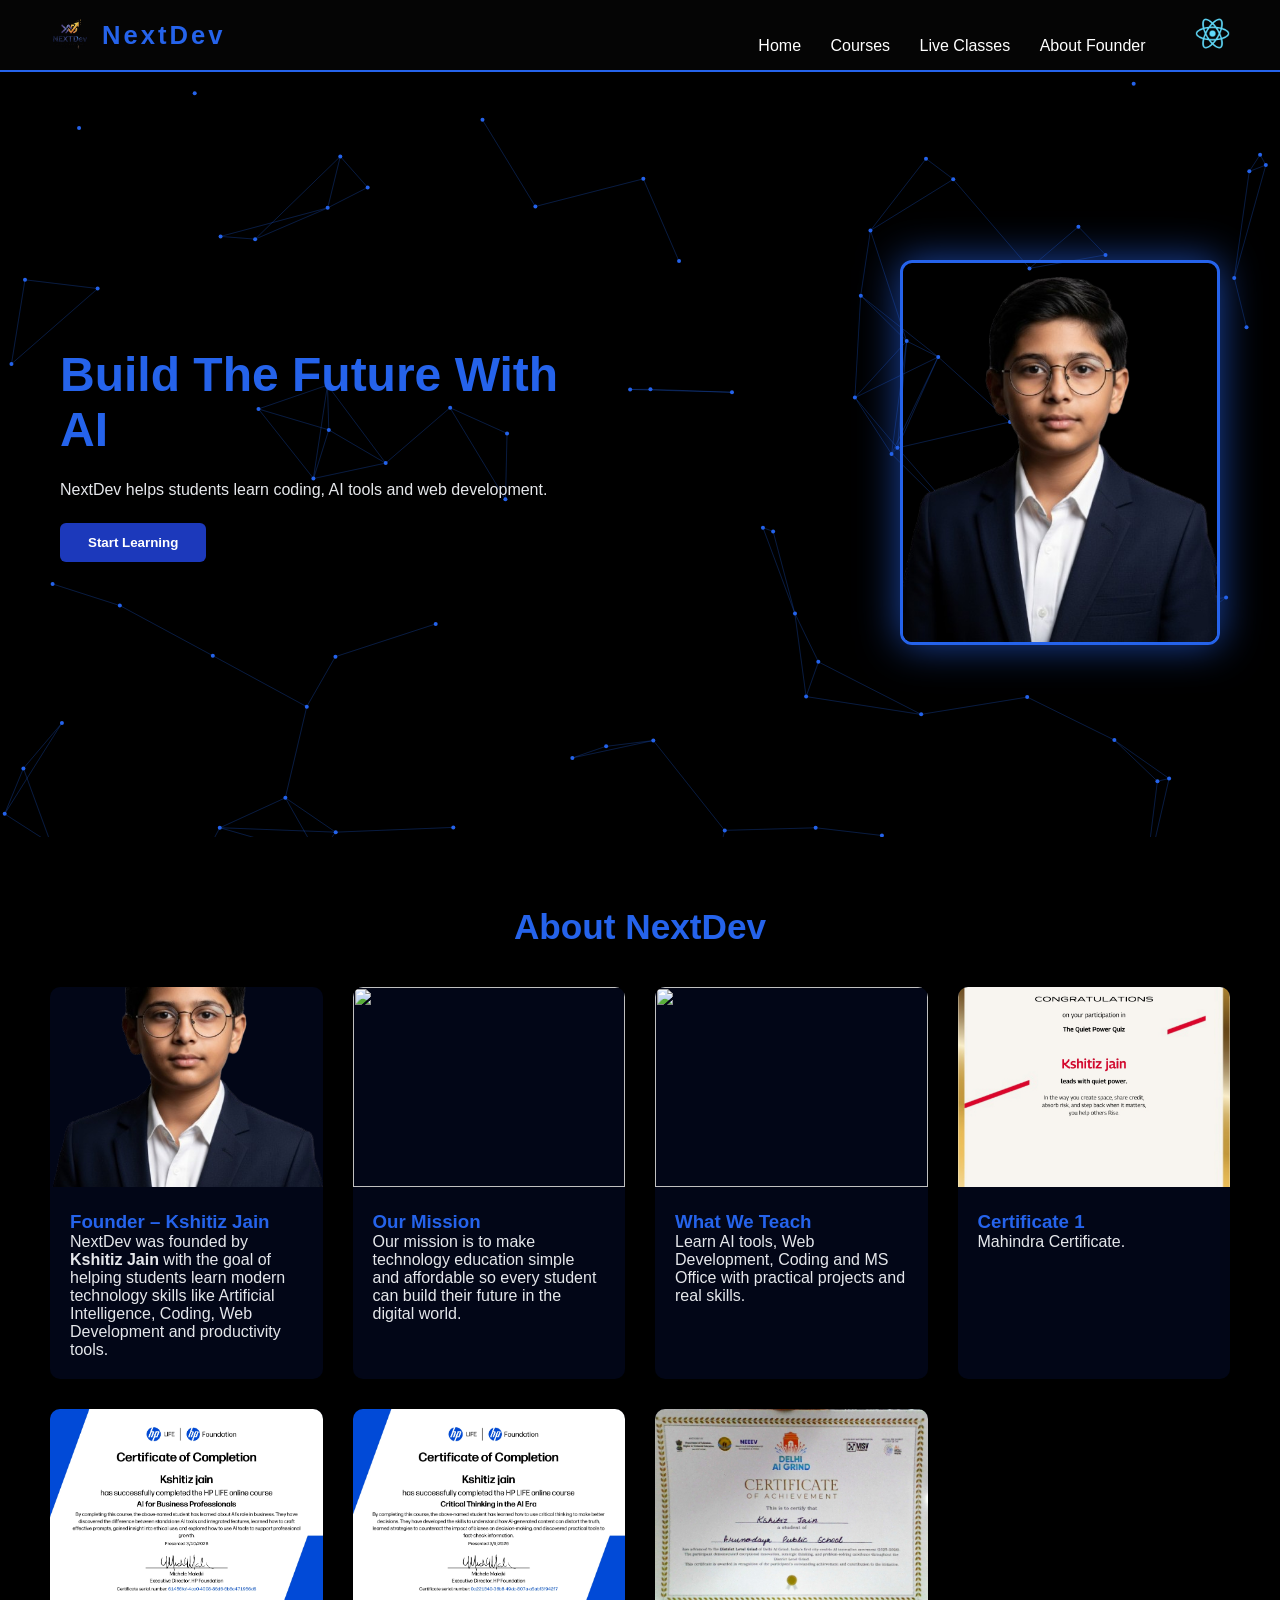
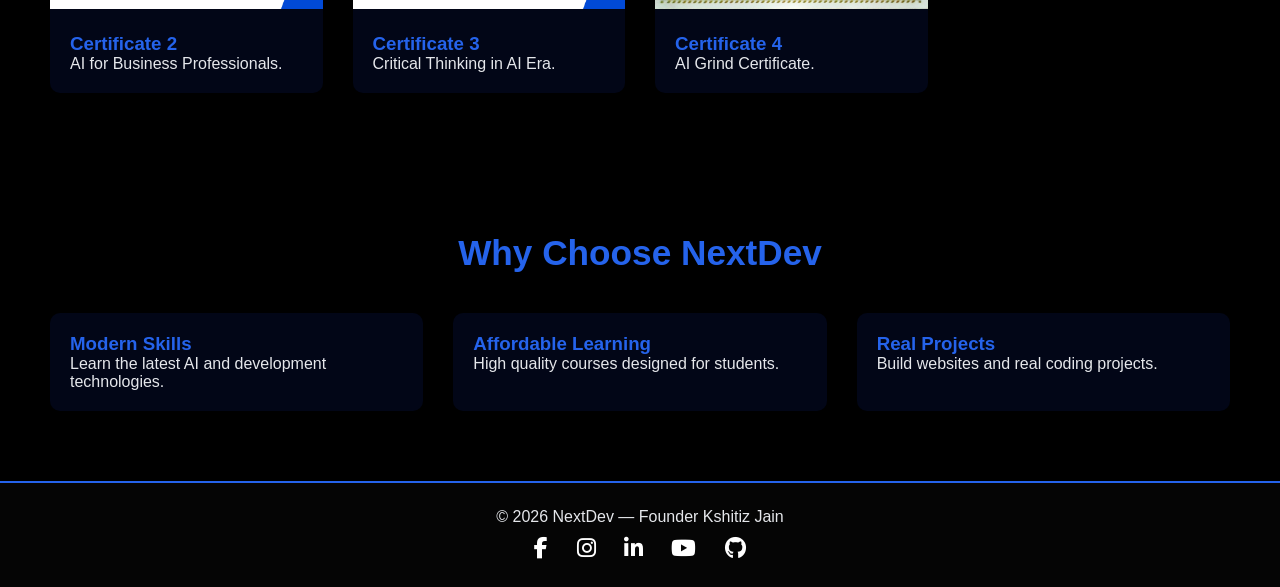
==== index.html @ 133ef796 "Update index.html" ====
<!DOCTYPE html>
<html lang="en">
<head>
<meta charset="UTF-8">
<title>NextDev | AI & Development</title>
<meta name="viewport" content="width=device-width, initial-scale=1.0">

<link rel="icon" type="image/png" href="favicon.png">
<link rel="stylesheet" href="https://cdnjs.cloudflare.com/ajax/libs/font-awesome/6.4.0/css/all.min.css">

<style>

:root{
--black:#000000;
--persian:#1c39bb;
--blue:#2563eb;
--white:#ffffff;
--light:#0f172a;
--text:#e5e7eb;
}

*{
margin:0;
padding:0;
box-sizing:border-box;
font-family:Segoe UI, Arial, sans-serif;
}

body{
background:var(--black);
color:var(--text);
overflow-x:hidden;
}

/* NAVBAR */
header{
display:flex;
justify-content:space-between;
align-items:center;
padding:15px 50px;
background:#050505;
border-bottom:2px solid var(--blue);
}

.brand{
display:flex;
align-items:center;
gap:12px;
text-decoration:none;
}

.brand img{
height:40px;
transition:transform .5s, filter .5s;
}

.brand img:hover{
transform:rotateY(180deg) scale(1.15);
filter:drop-shadow(0 0 12px #2563eb);
}

.brand-text{
font-size:1.6rem;
font-weight:900;
letter-spacing:3px;
color:var(--blue);
}

nav a{
color:var(--white);
margin-left:25px;
text-decoration:none;
font-weight:500;
}

/* HERO */
.hero{
position:relative;
min-height:85vh;
display:flex;
align-items:center;
padding:60px;
background:black;
overflow:hidden;
}

canvas{
position:absolute;
inset:0;
z-index:1;
}

.hero-wrapper{
display:flex;
justify-content:space-between;
align-items:center;
width:100%;
position:relative;
z-index:2;
}

.hero-content{
max-width:520px;
}

.hero h1{
font-size:3rem;
color:var(--blue);
}

.hero p{
margin:20px 0;
line-height:1.6;
}

.hero button{
padding:12px 28px;
background:var(--persian);
border:none;
color:white;
font-weight:bold;
cursor:pointer;
border-radius:6px;
}

.hero-image img{
width:320px;
border-radius:12px;
border:3px solid var(--blue);
box-shadow:0 0 40px rgba(37,99,235,.7);
}

/* SECTIONS */
section{
padding:70px 50px;
}

section h2{
text-align:center;
color:var(--blue);
font-size:2.2rem;
margin-bottom:40px;
}

/* CARDS */
.products{
display:grid;
grid-template-columns:repeat(auto-fit,minmax(250px,1fr));
gap:30px;
}

.card{
background:#020617;
border-radius:10px;
overflow:hidden;
transition:.4s;
}

.card:hover{
transform:translateY(-10px);
box-shadow:0 0 20px rgba(37,99,235,.5);
}

.card img{
width:100%;
height:200px;
object-fit:cover;
}

.card div{
padding:20px;
}

.card h3{
color:var(--blue);
}

/* FOOTER */
footer{
text-align:center;
padding:25px;
background:#050505;
border-top:2px solid var(--blue);
position:relative;
}

footer .social-icons{
margin-top:10px;
}

footer .social-icons a{
color:white;
margin:0 12px;
font-size:22px;
transition:.3s;
}

footer .social-icons a:hover{
color:var(--persian);
transform:scale(1.2);
}

</style>
</head>

<body>

<header>
<a href="index.html" class="brand">
<img src="logo.png" alt="NextDev">
<span class="brand-text">NextDev</span>
</a>

<nav>
<a href="index.html">Home</a>
<a href="courses.html">Courses</a>
<a href="liveclasses.html">Live Classes</a>

<!-- New Page Added -->
<a href="Portfolio.html">About Founder</a>

<a href="admin.html">
<img src="logo-phy.png" style="height:35px; margin-left:20px; cursor:pointer;">
</a>
</nav>
</header>

<section class="hero">
<canvas id="ai"></canvas>
<div class="hero-wrapper">
<div class="hero-content">
<h1>Build The Future With AI</h1>
<p>NextDev helps students learn coding, AI tools and web development.</p>
<button onclick="location.href='courses.html'">Start Learning</button>
</div>
<div class="hero-image">
<img src="Founder.png" alt="Founder Kshitiz Jain">
</div>
</div>
</section>

<section>
<h2>About NextDev</h2>
<div class="products">

<div class="card">
<img src="Founder.png" alt="Founder">
<div>
<h3>Founder – Kshitiz Jain</h3>
<p>
NextDev was founded by <b>Kshitiz Jain</b> with the goal of helping students
learn modern technology skills like Artificial Intelligence, Coding,
Web Development and productivity tools.
</p>
</div>
</div>

<div class="card">
<img src="https://images.unsplash.com/photo-1519389950473-47ba0277781c">
<div>
<h3>Our Mission</h3>
<p>
Our mission is to make technology education simple and affordable
so every student can build their future in the digital world.
</p>
</div>
</div>

<div class="card">
<img src="https://images.unsplash.com/photo-1498050108023-c5249f4df085">
<div>
<h3>What We Teach</h3>
<p>
Learn AI tools, Web Development, Coding and MS Office
with practical projects and real skills.
</p>
</div>
</div>

<div class="card">
<img src="Certificate 1.jpg" alt="Certificate 1">
<div>
<h3>Certificate 1</h3>
<p>Mahindra Certificate.</p>
</div>
</div>

<div class="card">
<img src="Certificate 2.jpg" alt="Certificate 2">
<div>
<h3>Certificate 2</h3>
<p>AI for Business Professionals.</p>
</div>
</div>

<div class="card">
<img src="Certificate 3.jpg" alt="Certificate 3">
<div>
<h3>Certificate 3</h3>
<p>Critical Thinking in AI Era.</p>
</div>
</div>

<div class="card">
<img src="Certificate 4.jpg" alt="Certificate 4">
<div>
<h3>Certificate 4</h3>
<p>AI Grind Certificate.</p>
</div>
</div>

</div>
</section>

<section>
<h2>Why Choose NextDev</h2>
<div class="products">
<div class="card">
<div>
<h3>Modern Skills</h3>
<p>Learn the latest AI and development technologies.</p>
</div>
</div>

<div class="card">
<div>
<h3>Affordable Learning</h3>
<p>High quality courses designed for students.</p>
</div>
</div>

<div class="card">
<div>
<h3>Real Projects</h3>
<p>Build websites and real coding projects.</p>
</div>
</div>
</div>
</section>

<footer>
© 2026 NextDev — Founder Kshitiz Jain
<div class="social-icons">
<a href="https://www.facebook.com/profile.php?id=61578644240559" target="_blank"><i class="fab fa-facebook-f"></i></a>
<a href="https://www.instagram.com/next_devofficial/" target="_blank"><i class="fab fa-instagram"></i></a>
<a href="https://www.linkedin.com/" target="_blank"><i class="fab fa-linkedin-in"></i></a>
<a href="https://www.youtube.com/@NextDev-Kshitiz" target="_blank"><i class="fab fa-youtube"></i></a>
<a href="https://github.com/NextDev-Kshitiz" target="_blank"><i class="fab fa-github"></i></a>
</div>
</footer>

<script>
const canvas=document.getElementById("ai");
const ctx=canvas.getContext("2d");

function resize(){
canvas.width=window.innerWidth;
canvas.height=window.innerHeight;
}

resize();
window.addEventListener("resize",resize);

let particles=[];

for(let i=0;i<90;i++){
particles.push({
x:Math.random()*canvas.width,
y:Math.random()*canvas.height,
vx:(Math.random()-0.5)*0.6,
vy:(Math.random()-0.5)*0.6,
size:2
});
}

function draw(){
ctx.clearRect(0,0,canvas.width,canvas.height);

particles.forEach(p=>{
p.x+=p.vx;
p.y+=p.vy;

if(p.x<0||p.x>canvas.width) p.vx*=-1;
if(p.y<0||p.y>canvas.height) p.vy*=-1;

ctx.fillStyle="#2563eb";
ctx.beginPath();
ctx.arc(p.x,p.y,p.size,0,Math.PI*2);
ctx.fill();

particles.forEach(p2=>{
let dx=p.x-p2.x;
let dy=p.y-p2.y;
let dist=Math.sqrt(dx*dx+dy*dy);
if(dist<120){
ctx.strokeStyle="rgba(37,99,235,0.15)";
ctx.beginPath();
ctx.moveTo(p.x,p.y);
ctx.lineTo(p2.x,p2.y);
ctx.stroke();
}
});
});

requestAnimationFrame(draw);
}

draw();
</script>

<script src="https://www.noupe.com/embed/019d10b69da67deba9de1c119b464ca59ec2.js" defer></script>

</body>
</html>
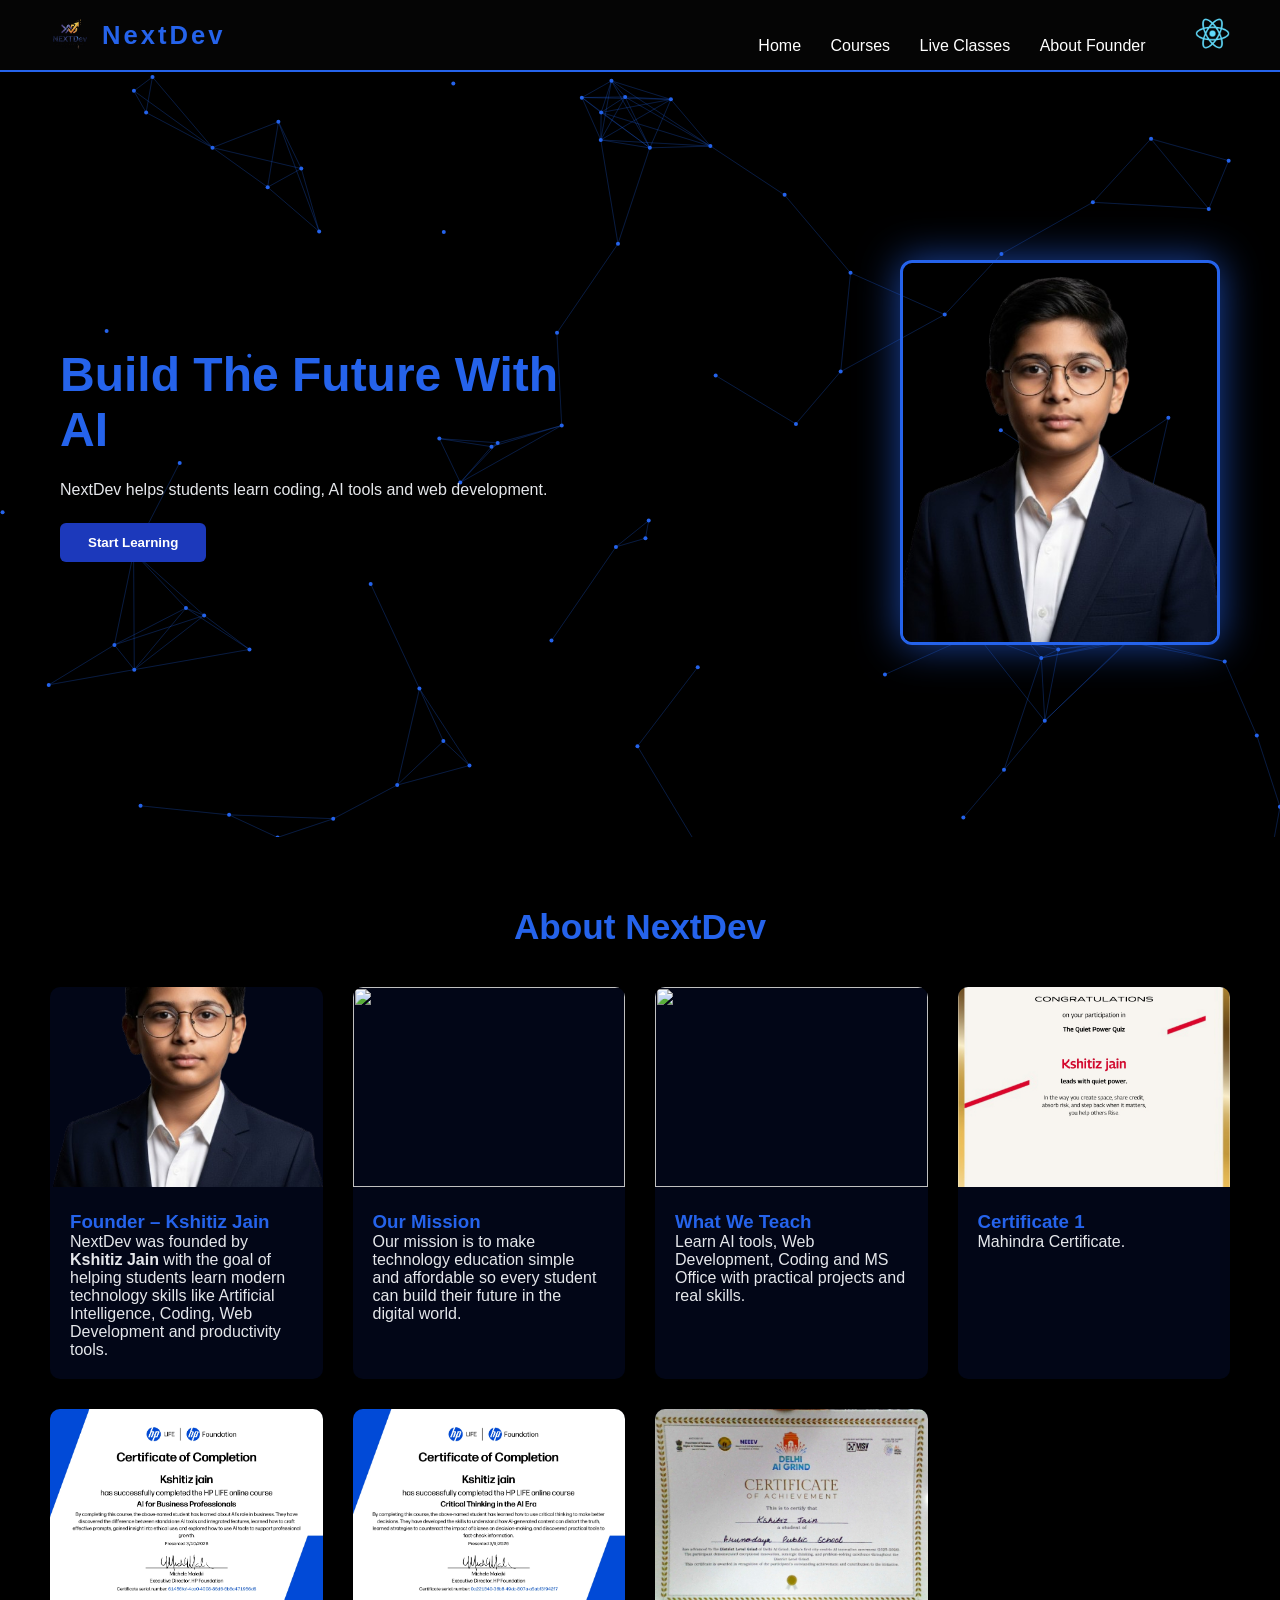
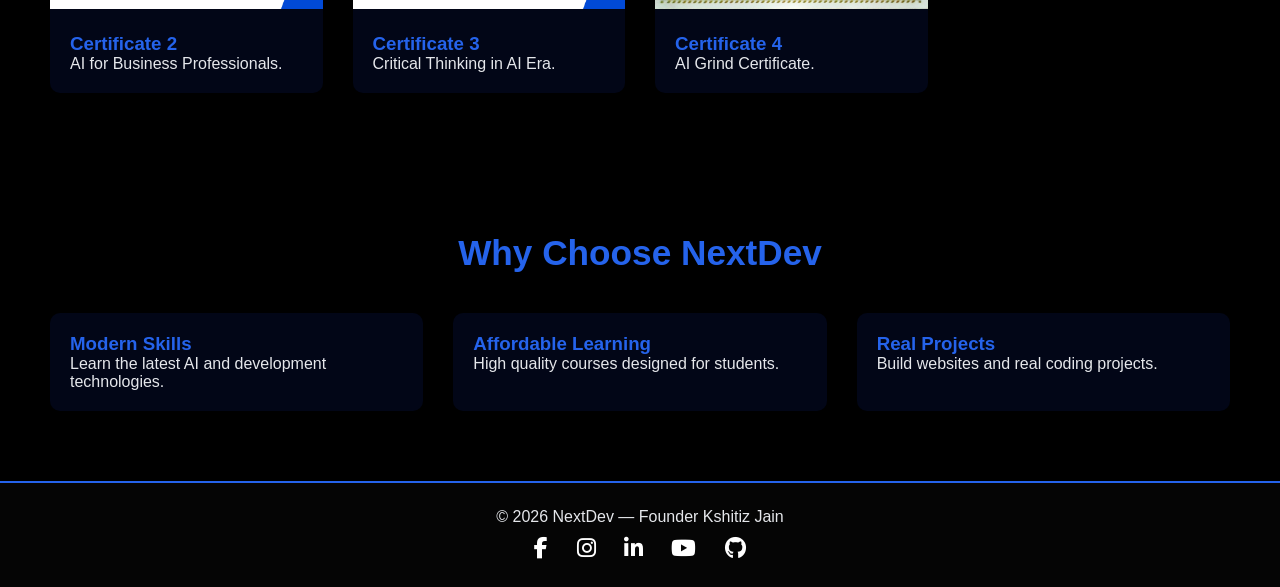
==== commit 92b99532: "Update index.html" ====
--- a/index.html
+++ b/index.html
@@ -343,7 +343,7 @@
 <div class="social-icons">
 <a href="https://www.facebook.com/profile.php?id=61578644240559" target="_blank"><i class="fab fa-facebook-f"></i></a>
 <a href="https://www.instagram.com/next_devofficial/" target="_blank"><i class="fab fa-instagram"></i></a>
-<a href="https://www.linkedin.com/" target="_blank"><i class="fab fa-linkedin-in"></i></a>
+<a href="https://www.linkedin.com/in/kshitiz-jain-nextdev/" target="_blank"><i class="fab fa-linkedin-in"></i></a>
 <a href="https://www.youtube.com/@NextDev-Kshitiz" target="_blank"><i class="fab fa-youtube"></i></a>
 <a href="https://github.com/NextDev-Kshitiz" target="_blank"><i class="fab fa-github"></i></a>
 </div>
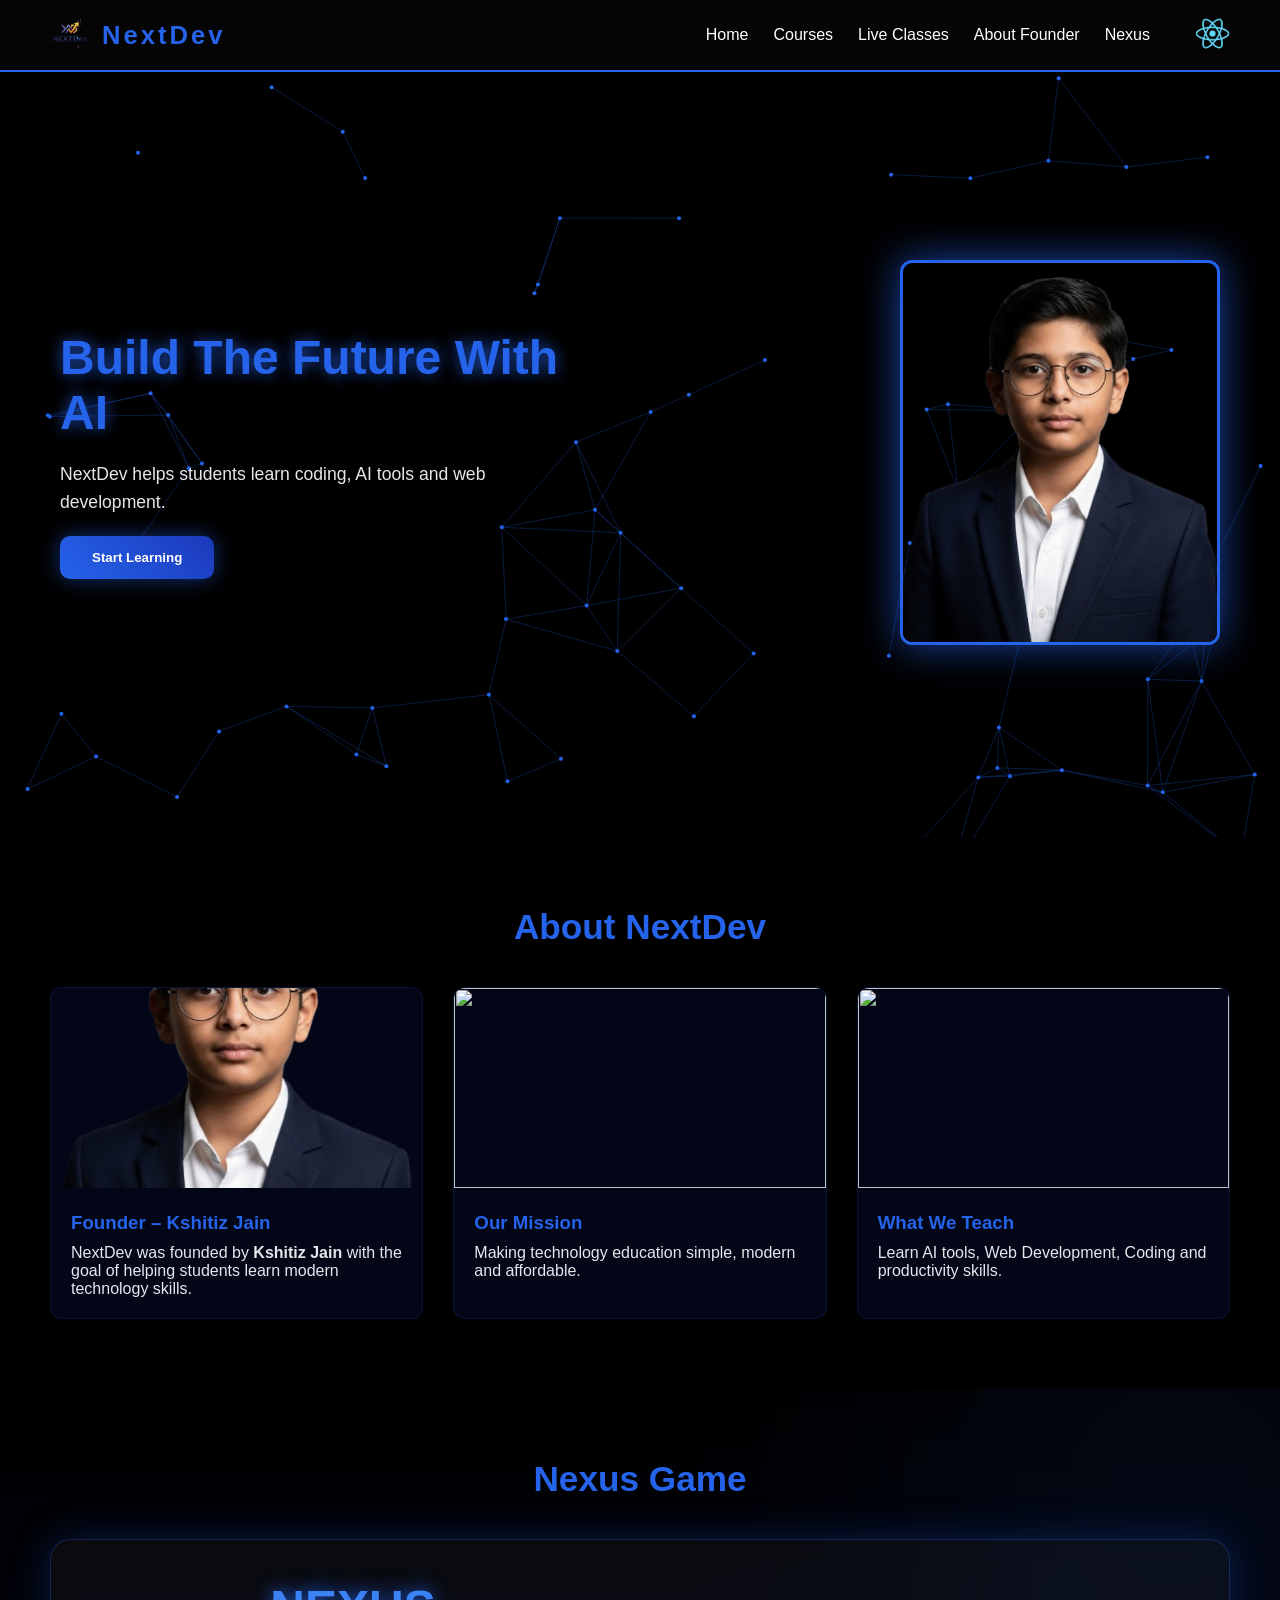
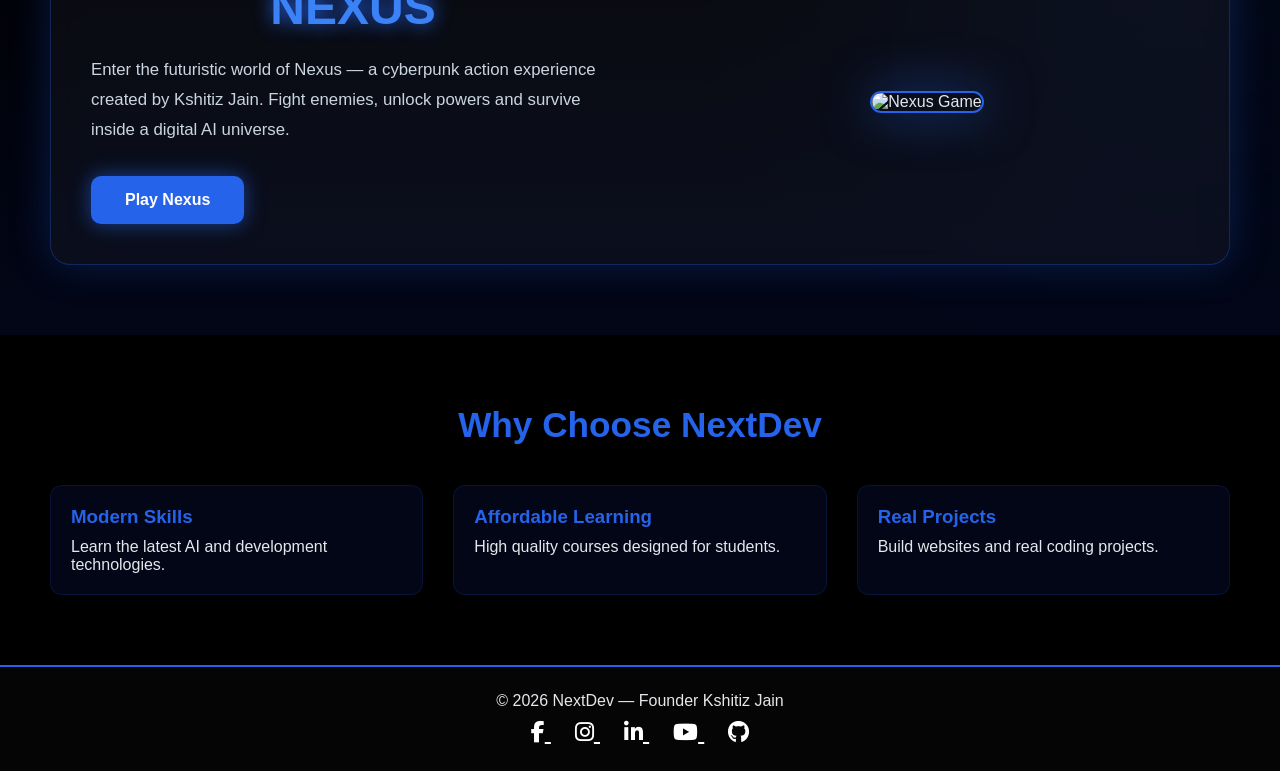
==== commit 8aa3c0a6: "Refactor index.html with new layout and styles" ====
--- a/index.html
+++ b/index.html
@@ -24,6 +24,7 @@
 padding:0;
 box-sizing:border-box;
 font-family:Segoe UI, Arial, sans-serif;
+scroll-behavior:smooth;
 }
 
 body{
@@ -33,6 +34,7 @@
 }
 
 /* NAVBAR */
+
 header{
 display:flex;
 justify-content:space-between;
@@ -40,6 +42,9 @@
 padding:15px 50px;
 background:#050505;
 border-bottom:2px solid var(--blue);
+position:sticky;
+top:0;
+z-index:1000;
 }
 
 .brand{
@@ -66,14 +71,42 @@
 color:var(--blue);
 }
 
+nav{
+display:flex;
+align-items:center;
+flex-wrap:wrap;
+}
+
 nav a{
 color:var(--white);
 margin-left:25px;
 text-decoration:none;
 font-weight:500;
+transition:.3s;
+position:relative;
+}
+
+nav a:hover{
+color:#60a5fa;
+}
+
+nav a::after{
+content:"";
+position:absolute;
+left:0;
+bottom:-5px;
+width:0%;
+height:2px;
+background:#2563eb;
+transition:.4s;
+}
+
+nav a:hover::after{
+width:100%;
 }
 
 /* HERO */
+
 .hero{
 position:relative;
 min-height:85vh;
@@ -97,6 +130,7 @@
 width:100%;
 position:relative;
 z-index:2;
+gap:40px;
 }
 
 .hero-content{
@@ -106,21 +140,30 @@
 .hero h1{
 font-size:3rem;
 color:var(--blue);
+text-shadow:0 0 15px rgba(37,99,235,.8);
 }
 
 .hero p{
 margin:20px 0;
 line-height:1.6;
-}
-
-.hero button{
-padding:12px 28px;
-background:var(--persian);
+font-size:1.1rem;
+}
+
+.hero-btn{
+padding:14px 32px;
+background:linear-gradient(45deg,#2563eb,#1c39bb);
 border:none;
+border-radius:10px;
 color:white;
 font-weight:bold;
 cursor:pointer;
-border-radius:6px;
+transition:.4s;
+box-shadow:0 0 20px rgba(37,99,235,.5);
+}
+
+.hero-btn:hover{
+transform:translateY(-5px) scale(1.05);
+box-shadow:0 0 40px rgba(37,99,235,.8);
 }
 
 .hero-image img{
@@ -131,6 +174,7 @@
 }
 
 /* SECTIONS */
+
 section{
 padding:70px 50px;
 }
@@ -143,6 +187,7 @@
 }
 
 /* CARDS */
+
 .products{
 display:grid;
 grid-template-columns:repeat(auto-fit,minmax(250px,1fr));
@@ -151,9 +196,10 @@
 
 .card{
 background:#020617;
-border-radius:10px;
+border-radius:12px;
 overflow:hidden;
 transition:.4s;
+border:1px solid rgba(37,99,235,.15);
 }
 
 .card:hover{
@@ -173,9 +219,113 @@
 
 .card h3{
 color:var(--blue);
+margin-bottom:10px;
+}
+
+/* NEXUS SECTION */
+
+.nexus-section{
+background:linear-gradient(to bottom,#000,#020617);
+position:relative;
+overflow:hidden;
+}
+
+.glow{
+position:absolute;
+width:400px;
+height:400px;
+background:#2563eb;
+filter:blur(150px);
+opacity:.15;
+border-radius:50%;
+top:-100px;
+right:-100px;
+animation:float 6s infinite alternate ease-in-out;
+}
+
+@keyframes float{
+from{
+transform:translateY(0px);
+}
+to{
+transform:translateY(40px);
+}
+}
+
+.nexus-box{
+display:flex;
+align-items:center;
+justify-content:space-between;
+gap:50px;
+flex-wrap:wrap;
+background:rgba(255,255,255,0.04);
+backdrop-filter:blur(12px);
+border:1px solid rgba(37,99,235,.3);
+padding:40px;
+border-radius:20px;
+box-shadow:0 0 40px rgba(37,99,235,.25);
+position:relative;
+z-index:2;
+}
+
+.nexus-content{
+flex:1;
+min-width:300px;
+}
+
+.nexus-content h2{
+font-size:3rem;
+margin-bottom:20px;
+color:#3b82f6;
+text-shadow:0 0 18px #2563eb;
+}
+
+.nexus-content p{
+line-height:1.8;
+font-size:1.05rem;
+color:#cbd5e1;
+margin-bottom:30px;
+}
+
+.play-btn{
+padding:15px 34px;
+background:#2563eb;
+border:none;
+border-radius:10px;
+font-weight:bold;
+font-size:1rem;
+color:white;
+cursor:pointer;
+transition:.4s;
+box-shadow:0 0 20px rgba(37,99,235,.6);
+}
+
+.play-btn:hover{
+transform:translateY(-5px) scale(1.05);
+box-shadow:0 0 35px rgba(37,99,235,.9);
+}
+
+.nexus-image{
+flex:1;
+min-width:280px;
+text-align:center;
+}
+
+.nexus-image img{
+width:100%;
+max-width:450px;
+border-radius:18px;
+border:2px solid #2563eb;
+box-shadow:0 0 50px rgba(37,99,235,.5);
+transition:.5s;
+}
+
+.nexus-image img:hover{
+transform:scale(1.04);
 }
 
 /* FOOTER */
+
 footer{
 text-align:center;
 padding:25px;
@@ -200,121 +350,201 @@
 transform:scale(1.2);
 }
 
+/* MOBILE */
+
+@media(max-width:900px){
+
+header{
+padding:15px 20px;
+flex-direction:column;
+gap:20px;
+}
+
+nav{
+justify-content:center;
+}
+
+.hero{
+padding:40px 20px;
+}
+
+.hero-wrapper{
+flex-direction:column;
+text-align:center;
+}
+
+.hero h1{
+font-size:2.2rem;
+}
+
+.hero-image img{
+width:240px;
+}
+
+section{
+padding:60px 20px;
+}
+
+.nexus-content h2{
+font-size:2.2rem;
+}
+}
+
 </style>
 </head>
 
 <body>
 
 <header>
+
 <a href="index.html" class="brand">
 <img src="logo.png" alt="NextDev">
 <span class="brand-text">NextDev</span>
 </a>
 
 <nav>
+
 <a href="index.html">Home</a>
 <a href="courses.html">Courses</a>
 <a href="liveclasses.html">Live Classes</a>
-
-<!-- New Page Added -->
 <a href="Portfolio.html">About Founder</a>
+
+<!-- NEXUS GAME BUTTON -->
+<a href="nexus.html">Nexus</a>
 
 <a href="admin.html">
 <img src="logo-phy.png" style="height:35px; margin-left:20px; cursor:pointer;">
 </a>
+
 </nav>
 </header>
 
+<!-- HERO -->
+
 <section class="hero">
+
 <canvas id="ai"></canvas>
+
 <div class="hero-wrapper">
+
 <div class="hero-content">
 <h1>Build The Future With AI</h1>
-<p>NextDev helps students learn coding, AI tools and web development.</p>
-<button onclick="location.href='courses.html'">Start Learning</button>
-</div>
+
+<p>
+NextDev helps students learn coding,
+AI tools and web development.
+</p>
+
+<button class="hero-btn"
+onclick="location.href='courses.html'">
+Start Learning
+</button>
+</div>
+
 <div class="hero-image">
 <img src="Founder.png" alt="Founder Kshitiz Jain">
 </div>
+
 </div>
 </section>
 
+<!-- ABOUT -->
+
 <section>
+
 <h2>About NextDev</h2>
+
 <div class="products">
 
 <div class="card">
 <img src="Founder.png" alt="Founder">
+
 <div>
 <h3>Founder – Kshitiz Jain</h3>
+
 <p>
-NextDev was founded by <b>Kshitiz Jain</b> with the goal of helping students
-learn modern technology skills like Artificial Intelligence, Coding,
-Web Development and productivity tools.
+NextDev was founded by <b>Kshitiz Jain</b>
+with the goal of helping students
+learn modern technology skills.
 </p>
 </div>
 </div>
 
 <div class="card">
 <img src="https://images.unsplash.com/photo-1519389950473-47ba0277781c">
+
 <div>
 <h3>Our Mission</h3>
+
 <p>
-Our mission is to make technology education simple and affordable
-so every student can build their future in the digital world.
+Making technology education simple,
+modern and affordable.
 </p>
 </div>
 </div>
 
 <div class="card">
 <img src="https://images.unsplash.com/photo-1498050108023-c5249f4df085">
+
 <div>
 <h3>What We Teach</h3>
+
 <p>
-Learn AI tools, Web Development, Coding and MS Office
-with practical projects and real skills.
+Learn AI tools, Web Development,
+Coding and productivity skills.
 </p>
 </div>
 </div>
 
-<div class="card">
-<img src="Certificate 1.jpg" alt="Certificate 1">
-<div>
-<h3>Certificate 1</h3>
-<p>Mahindra Certificate.</p>
-</div>
-</div>
-
-<div class="card">
-<img src="Certificate 2.jpg" alt="Certificate 2">
-<div>
-<h3>Certificate 2</h3>
-<p>AI for Business Professionals.</p>
-</div>
-</div>
-
-<div class="card">
-<img src="Certificate 3.jpg" alt="Certificate 3">
-<div>
-<h3>Certificate 3</h3>
-<p>Critical Thinking in AI Era.</p>
-</div>
-</div>
-
-<div class="card">
-<img src="Certificate 4.jpg" alt="Certificate 4">
-<div>
-<h3>Certificate 4</h3>
-<p>AI Grind Certificate.</p>
-</div>
-</div>
-
 </div>
 </section>
 
+<!-- NEXUS GAME SECTION -->
+
+<section class="nexus-section">
+
+<div class="glow"></div>
+
+<h2>Nexus Game</h2>
+
+<div class="nexus-box">
+
+<div class="nexus-content">
+
+<h2>NEXUS</h2>
+
+<p>
+Enter the futuristic world of Nexus —
+a cyberpunk action experience created by
+Kshitiz Jain.
+Fight enemies, unlock powers and survive
+inside a digital AI universe.
+</p>
+
+<button class="play-btn"
+onclick="location.href='nexus.html'">
+
+Play Nexus
+
+</button>
+
+</div>
+
+<div class="nexus-image">
+<img src="nexus.jpg" alt="Nexus Game">
+</div>
+
+</div>
+</section>
+
+<!-- WHY CHOOSE -->
+
 <section>
+
 <h2>Why Choose NextDev</h2>
+
 <div class="products">
+
 <div class="card">
 <div>
 <h3>Modern Skills</h3>
@@ -335,21 +565,43 @@
 <p>Build websites and real coding projects.</p>
 </div>
 </div>
+
 </div>
 </section>
 
+<!-- FOOTER -->
+
 <footer>
+
 © 2026 NextDev — Founder Kshitiz Jain
+
 <div class="social-icons">
-<a href="https://www.facebook.com/profile.php?id=61578644240559" target="_blank"><i class="fab fa-facebook-f"></i></a>
-<a href="https://www.instagram.com/next_devofficial/" target="_blank"><i class="fab fa-instagram"></i></a>
-<a href="https://www.linkedin.com/in/kshitiz-jain-nextdev/" target="_blank"><i class="fab fa-linkedin-in"></i></a>
-<a href="https://www.youtube.com/@NextDev-Kshitiz" target="_blank"><i class="fab fa-youtube"></i></a>
-<a href="https://github.com/NextDev-Kshitiz" target="_blank"><i class="fab fa-github"></i></a>
+
+<a href="https://www.facebook.com/profile.php?id=61578644240559" target="_blank">
+<i class="fab fa-facebook-f"></i>
+</a>
+
+<a href="https://www.instagram.com/next_devofficial/" target="_blank">
+<i class="fab fa-instagram"></i>
+</a>
+
+<a href="https://www.linkedin.com/in/kshitiz-jain-nextdev/" target="_blank">
+<i class="fab fa-linkedin-in"></i>
+</a>
+
+<a href="https://www.youtube.com/@NextDev-Kshitiz" target="_blank">
+<i class="fab fa-youtube"></i>
+</a>
+
+<a href="https://github.com/NextDev-Kshitiz" target="_blank">
+<i class="fab fa-github"></i>
+</a>
+
 </div>
 </footer>
 
 <script>
+
 const canvas=document.getElementById("ai");
 const ctx=canvas.getContext("2d");
 
@@ -364,6 +616,7 @@
 let particles=[];
 
 for(let i=0;i<90;i++){
+
 particles.push({
 x:Math.random()*canvas.width,
 y:Math.random()*canvas.height,
@@ -371,12 +624,15 @@
 vy:(Math.random()-0.5)*0.6,
 size:2
 });
+
 }
 
 function draw(){
+
 ctx.clearRect(0,0,canvas.width,canvas.height);
 
 particles.forEach(p=>{
+
 p.x+=p.vx;
 p.y+=p.vy;
 
@@ -384,31 +640,39 @@
 if(p.y<0||p.y>canvas.height) p.vy*=-1;
 
 ctx.fillStyle="#2563eb";
+
 ctx.beginPath();
 ctx.arc(p.x,p.y,p.size,0,Math.PI*2);
 ctx.fill();
 
 particles.forEach(p2=>{
+
 let dx=p.x-p2.x;
 let dy=p.y-p2.y;
+
 let dist=Math.sqrt(dx*dx+dy*dy);
+
 if(dist<120){
+
 ctx.strokeStyle="rgba(37,99,235,0.15)";
+
 ctx.beginPath();
 ctx.moveTo(p.x,p.y);
 ctx.lineTo(p2.x,p2.y);
 ctx.stroke();
-}
+
+}
+
 });
+
 });
 
 requestAnimationFrame(draw);
 }
 
 draw();
+
 </script>
-
-<script src="https://www.noupe.com/embed/019d10b69da67deba9de1c119b464ca59ec2.js" defer></script>
 
 </body>
 </html>
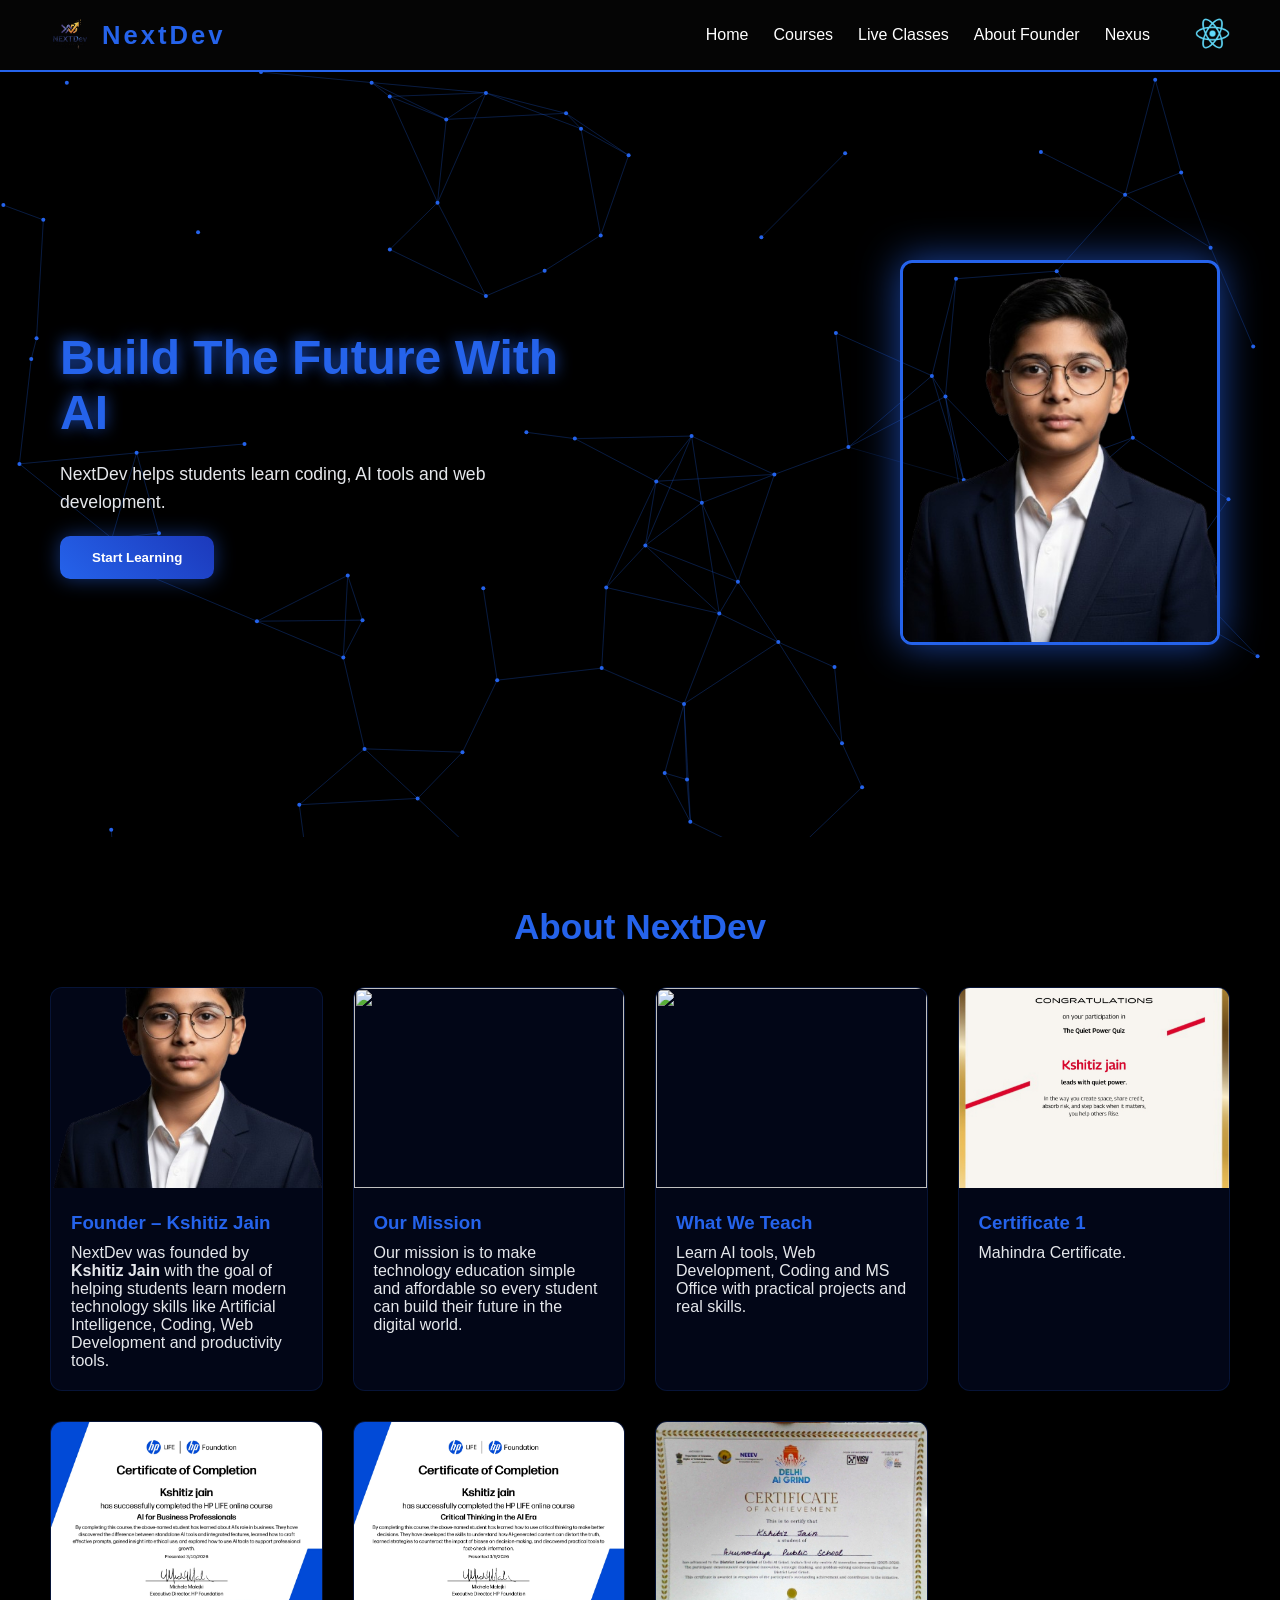
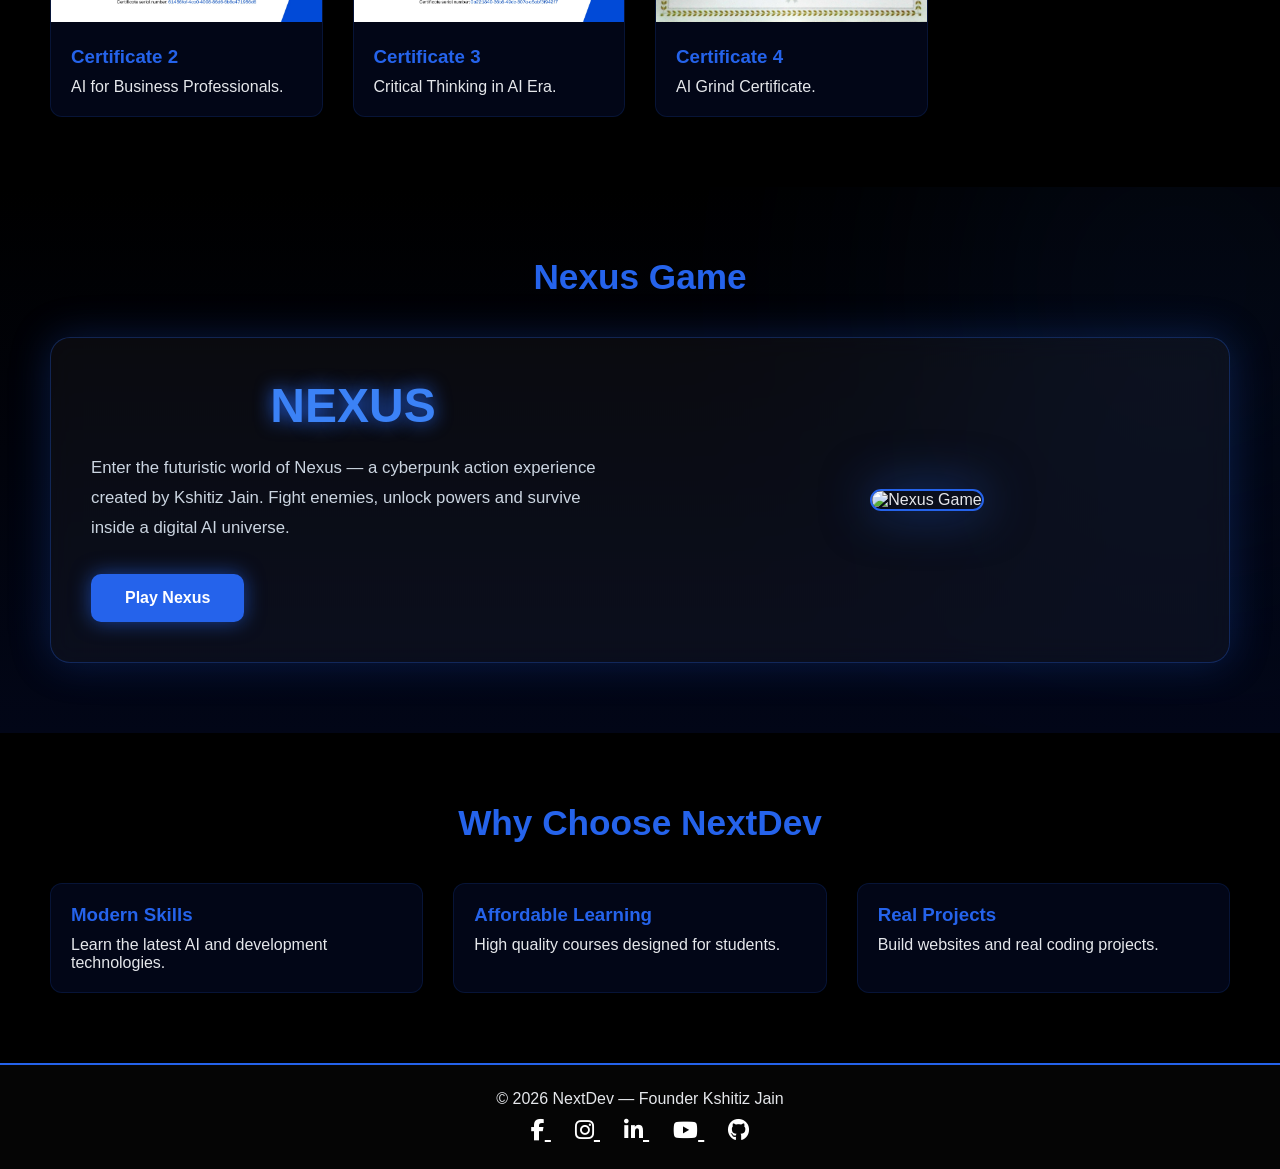
==== commit 426e1809: "Refactor index.html with updated content and layout Updated the structure and content of the index.h" ====
--- a/index.html
+++ b/index.html
@@ -409,7 +409,7 @@
 <a href="liveclasses.html">Live Classes</a>
 <a href="Portfolio.html">About Founder</a>
 
-<!-- NEXUS GAME BUTTON -->
+<!-- NEXUS BUTTON -->
 <a href="nexus.html">Nexus</a>
 
 <a href="admin.html">
@@ -428,6 +428,7 @@
 <div class="hero-wrapper">
 
 <div class="hero-content">
+
 <h1>Build The Future With AI</h1>
 
 <p>
@@ -439,6 +440,7 @@
 onclick="location.href='courses.html'">
 Start Learning
 </button>
+
 </div>
 
 <div class="hero-image">
@@ -463,9 +465,9 @@
 <h3>Founder – Kshitiz Jain</h3>
 
 <p>
-NextDev was founded by <b>Kshitiz Jain</b>
-with the goal of helping students
-learn modern technology skills.
+NextDev was founded by <b>Kshitiz Jain</b> with the goal of helping students
+learn modern technology skills like Artificial Intelligence,
+Coding, Web Development and productivity tools.
 </p>
 </div>
 </div>
@@ -477,8 +479,8 @@
 <h3>Our Mission</h3>
 
 <p>
-Making technology education simple,
-modern and affordable.
+Our mission is to make technology education simple and affordable
+so every student can build their future in the digital world.
 </p>
 </div>
 </div>
@@ -490,9 +492,47 @@
 <h3>What We Teach</h3>
 
 <p>
-Learn AI tools, Web Development,
-Coding and productivity skills.
+Learn AI tools, Web Development, Coding and MS Office
+with practical projects and real skills.
 </p>
+</div>
+</div>
+
+<!-- CERTIFICATES -->
+
+<div class="card">
+<img src="Certificate 1.jpg" alt="Certificate 1">
+
+<div>
+<h3>Certificate 1</h3>
+<p>Mahindra Certificate.</p>
+</div>
+</div>
+
+<div class="card">
+<img src="Certificate 2.jpg" alt="Certificate 2">
+
+<div>
+<h3>Certificate 2</h3>
+<p>AI for Business Professionals.</p>
+</div>
+</div>
+
+<div class="card">
+<img src="Certificate 3.jpg" alt="Certificate 3">
+
+<div>
+<h3>Certificate 3</h3>
+<p>Critical Thinking in AI Era.</p>
+</div>
+</div>
+
+<div class="card">
+<img src="Certificate 4.jpg" alt="Certificate 4">
+
+<div>
+<h3>Certificate 4</h3>
+<p>AI Grind Certificate.</p>
 </div>
 </div>
 
@@ -517,6 +557,7 @@
 Enter the futuristic world of Nexus —
 a cyberpunk action experience created by
 Kshitiz Jain.
+
 Fight enemies, unlock powers and survive
 inside a digital AI universe.
 </p>
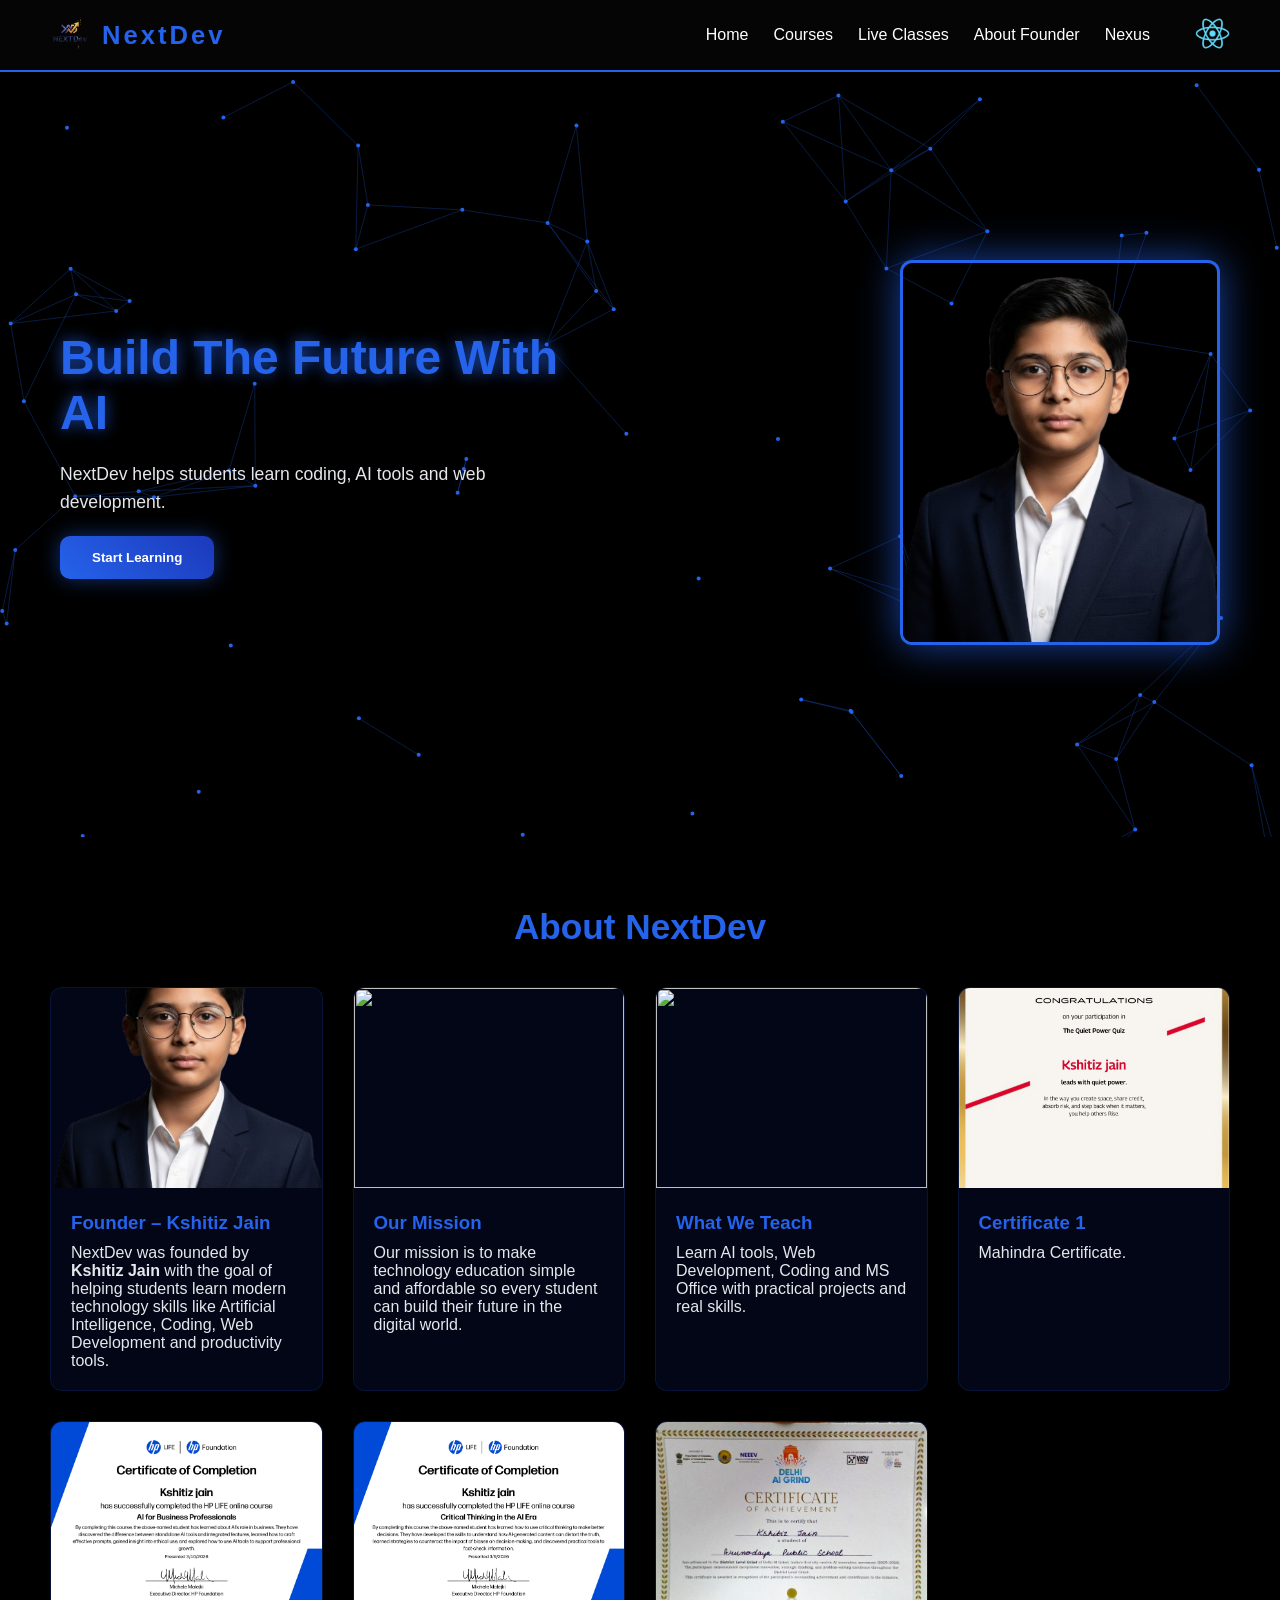
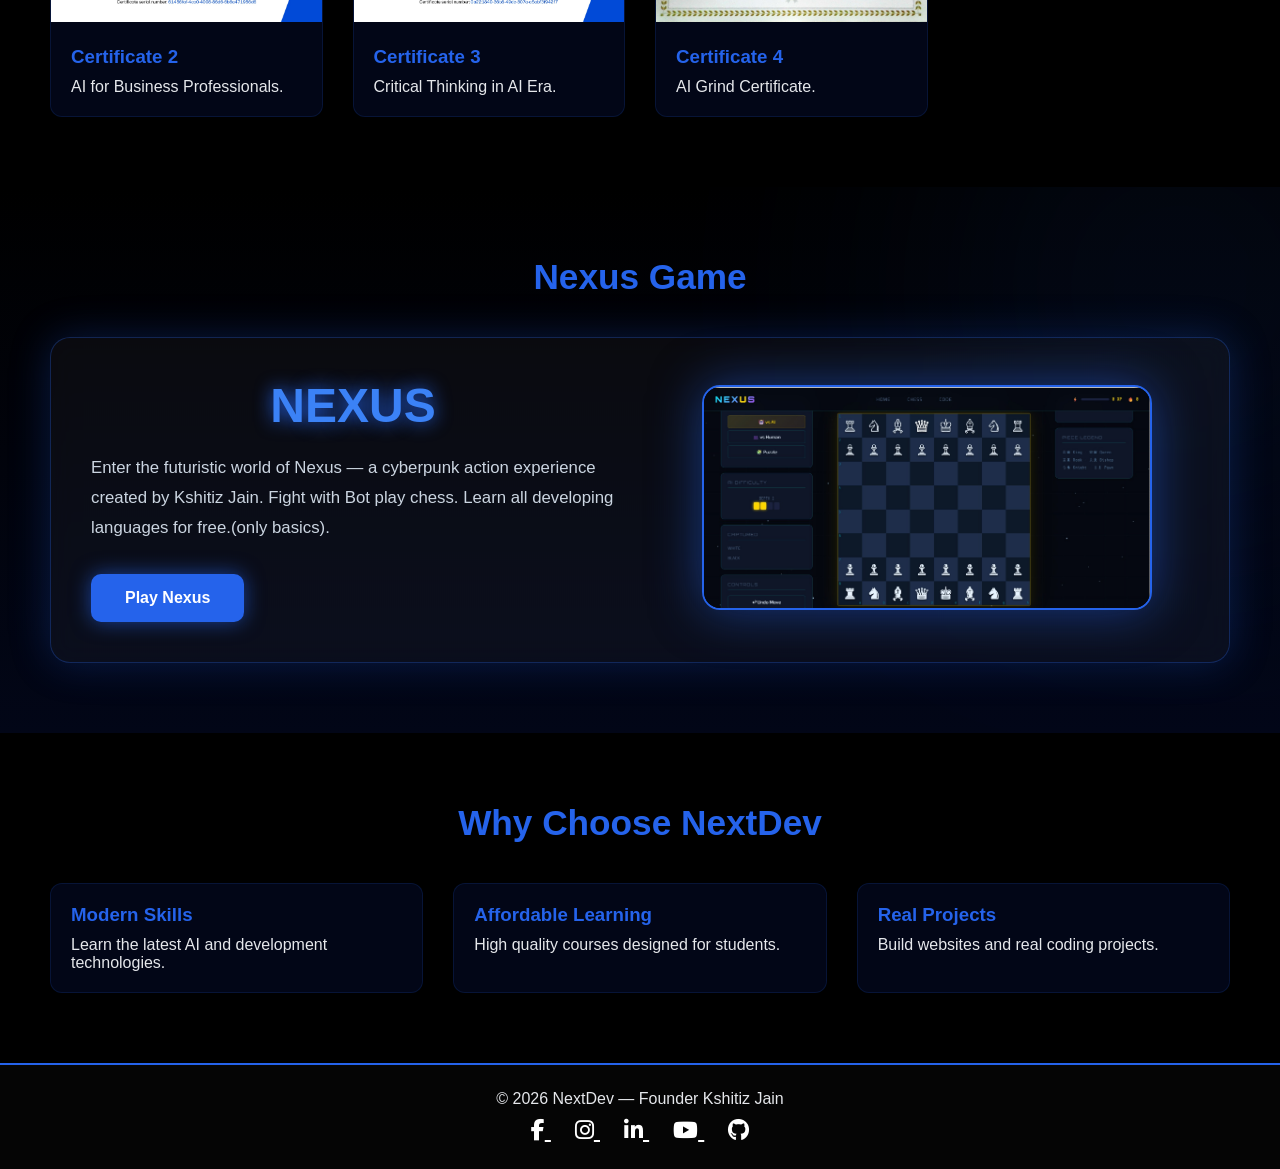
==== commit 0a10cf00: "Fix HTML encoding issues in index.html" ====
--- a/index.html
+++ b/index.html
@@ -558,8 +558,8 @@
 a cyberpunk action experience created by
 Kshitiz Jain.
 
-Fight enemies, unlock powers and survive
-inside a digital AI universe.
+Fight with Bot play chess.
+  Learn all developing languages for free.(only basics).
 </p>
 
 <button class="play-btn"
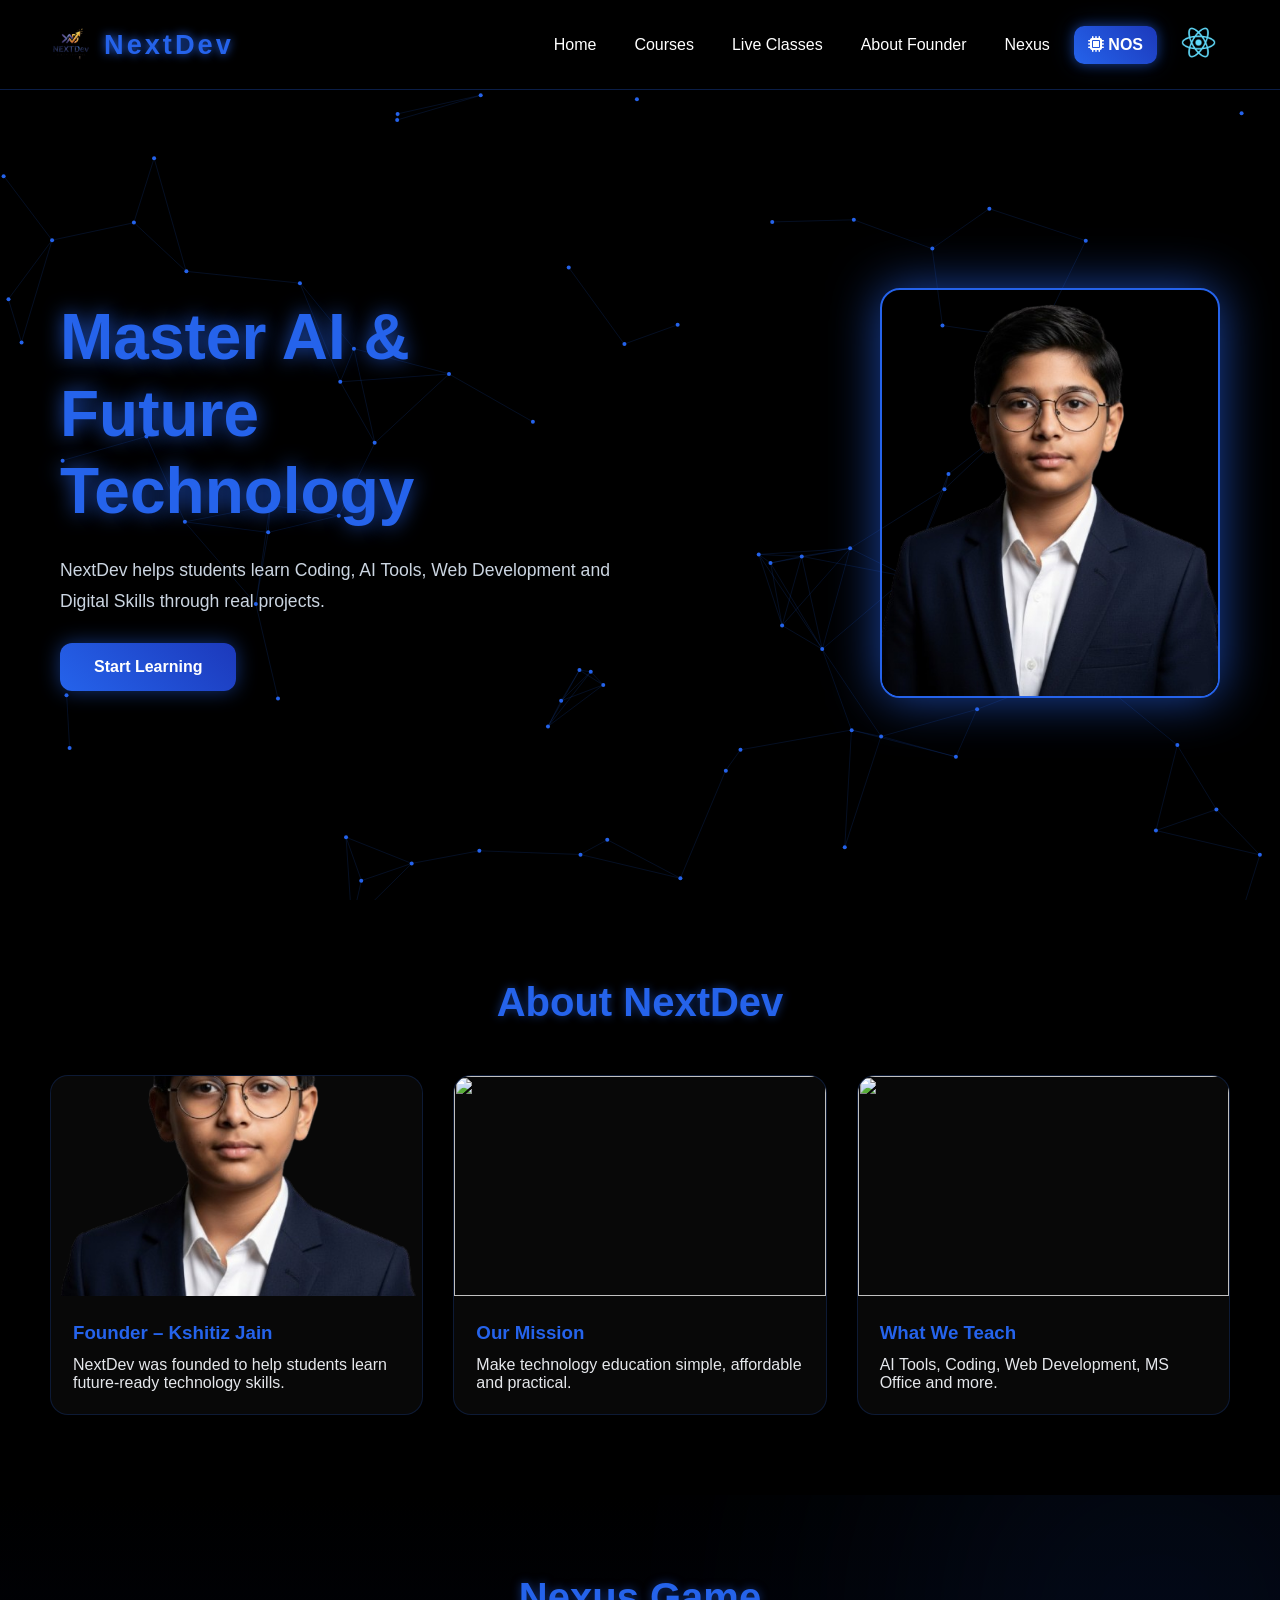
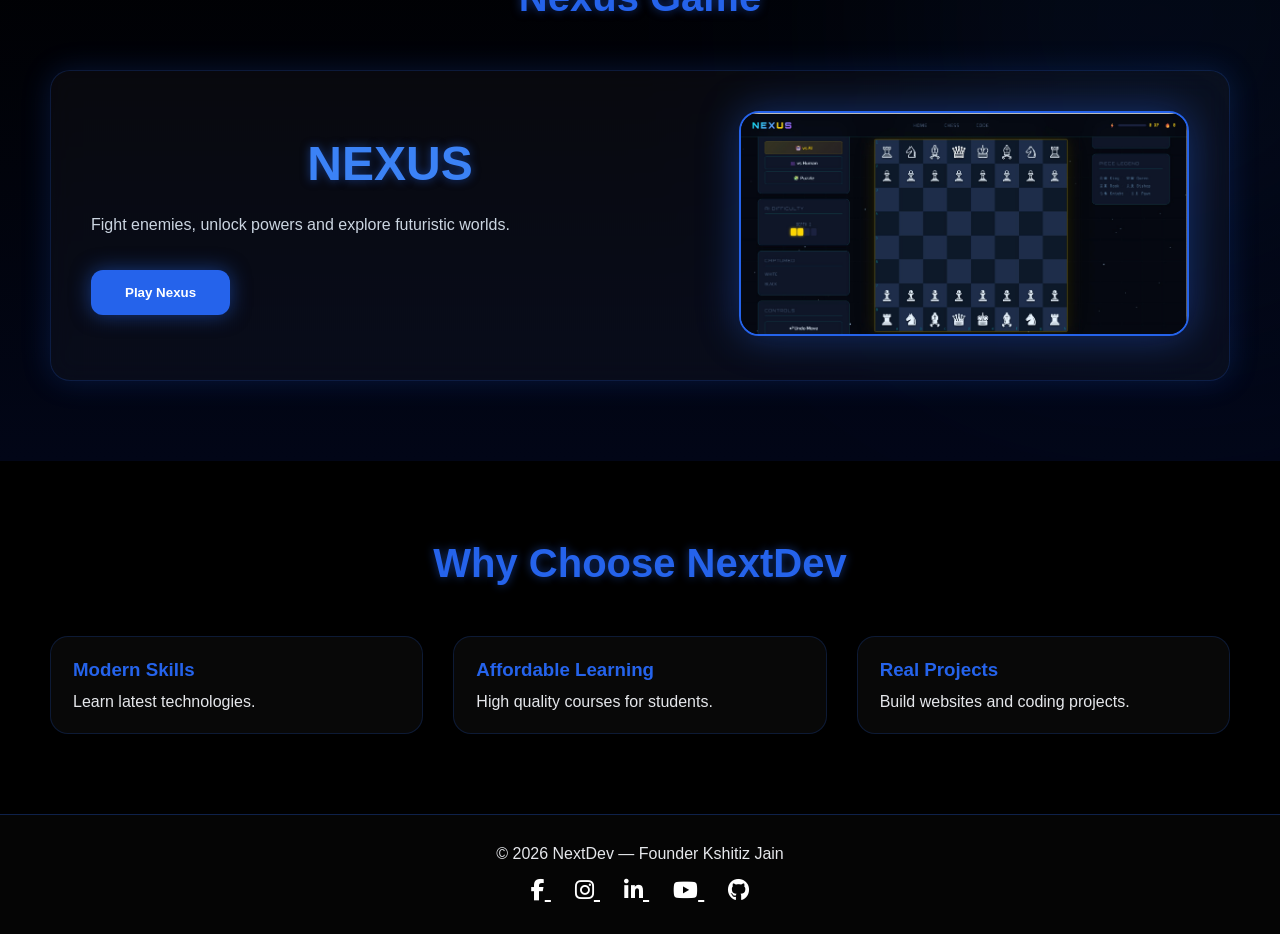
==== commit bc75758f: "Refactor index.html for better layout and content Updated HTML structure, styles, and content for im" ====
--- a/index.html
+++ b/index.html
@@ -1,353 +1,687 @@
 <!DOCTYPE html>
 <html lang="en">
+
 <head>
+
 <meta charset="UTF-8">
+
+<meta name="viewport"
+content="width=device-width, initial-scale=1.0">
+
+<meta name="description"
+content="NextDev teaches AI, Coding and Web Development.">
+
 <title>NextDev | AI & Development</title>
-<meta name="viewport" content="width=device-width, initial-scale=1.0">
-
-<link rel="icon" type="image/png" href="favicon.png">
-<link rel="stylesheet" href="https://cdnjs.cloudflare.com/ajax/libs/font-awesome/6.4.0/css/all.min.css">
+
+<link rel="icon"
+type="image/png"
+href="favicon.png">
+
+<link rel="stylesheet"
+href="https://cdnjs.cloudflare.com/ajax/libs/font-awesome/6.4.0/css/all.min.css">
 
 <style>
 
+/* ROOT */
+
 :root{
+
 --black:#000000;
+--blue:#2563eb;
 --persian:#1c39bb;
---blue:#2563eb;
 --white:#ffffff;
 --light:#0f172a;
 --text:#e5e7eb;
+
 }
 
 *{
+
 margin:0;
 padding:0;
 box-sizing:border-box;
-font-family:Segoe UI, Arial, sans-serif;
+
+font-family:
+Segoe UI,
+Arial,
+sans-serif;
+
 scroll-behavior:smooth;
+
 }
 
 body{
+
 background:var(--black);
 color:var(--text);
+
 overflow-x:hidden;
-}
-
-/* NAVBAR */
+
+}
+
+/* SCROLLBAR */
+
+::-webkit-scrollbar{
+
+width:10px;
+
+}
+
+::-webkit-scrollbar-thumb{
+
+background:#2563eb;
+border-radius:20px;
+
+}
+
+::-webkit-scrollbar-track{
+
+background:black;
+
+}
+
+/* HEADER */
 
 header{
+
 display:flex;
 justify-content:space-between;
 align-items:center;
+
 padding:15px 50px;
-background:#050505;
-border-bottom:2px solid var(--blue);
+
+background:rgba(0,0,0,.9);
+
+backdrop-filter:blur(10px);
+
+border-bottom:1px solid rgba(37,99,235,.3);
+
 position:sticky;
 top:0;
-z-index:1000;
-}
+
+z-index:999;
+
+}
+
+/* BRAND */
 
 .brand{
+
 display:flex;
 align-items:center;
 gap:12px;
+
 text-decoration:none;
+
 }
 
 .brand img{
-height:40px;
-transition:transform .5s, filter .5s;
+
+height:42px;
+
+transition:.5s;
+
 }
 
 .brand img:hover{
-transform:rotateY(180deg) scale(1.15);
-filter:drop-shadow(0 0 12px #2563eb);
+
+transform:
+rotateY(180deg)
+scale(1.15);
+
+filter:
+drop-shadow(0 0 12px #2563eb);
+
 }
 
 .brand-text{
-font-size:1.6rem;
+
+font-size:1.7rem;
 font-weight:900;
+
 letter-spacing:3px;
-color:var(--blue);
-}
+
+color:#2563eb;
+
+text-shadow:
+0 0 10px #2563eb;
+
+}
+
+/* NAV */
 
 nav{
+
 display:flex;
 align-items:center;
+gap:10px;
 flex-wrap:wrap;
+
 }
 
 nav a{
-color:var(--white);
-margin-left:25px;
+
+color:white;
+
 text-decoration:none;
+
 font-weight:500;
-transition:.3s;
+
+padding:10px 14px;
+
+border-radius:10px;
+
+transition:.4s;
+
 position:relative;
+
 }
 
 nav a:hover{
+
 color:#60a5fa;
-}
+
+background:
+rgba(37,99,235,.08);
+
+}
+
+/* NAV UNDERLINE */
 
 nav a::after{
+
 content:"";
+
 position:absolute;
-left:0;
-bottom:-5px;
+
+left:10%;
+bottom:5px;
+
 width:0%;
 height:2px;
+
 background:#2563eb;
+
 transition:.4s;
+
 }
 
 nav a:hover::after{
-width:100%;
+
+width:80%;
+
+}
+
+/* NOS BUTTON */
+
+.nos-nav{
+
+background:
+linear-gradient(
+45deg,
+#2563eb,
+#1c39bb
+);
+
+box-shadow:
+0 0 12px rgba(37,99,235,.5),
+0 0 25px rgba(37,99,235,.25);
+
+font-weight:700;
+
+overflow:hidden;
+
+}
+
+.nos-nav:hover{
+
+transform:
+translateY(-4px)
+scale(1.05);
+
+box-shadow:
+0 0 20px rgba(37,99,235,.8),
+0 0 40px rgba(37,99,235,.4);
+
+color:white;
+
 }
 
 /* HERO */
 
 .hero{
+
 position:relative;
-min-height:85vh;
+
+min-height:90vh;
+
 display:flex;
 align-items:center;
+
 padding:60px;
+
+overflow:hidden;
+
 background:black;
-overflow:hidden;
+
 }
 
 canvas{
+
 position:absolute;
 inset:0;
+
 z-index:1;
-}
+
+}
+
+/* HERO CONTENT */
 
 .hero-wrapper{
+
 display:flex;
 justify-content:space-between;
 align-items:center;
+
 width:100%;
+
 position:relative;
 z-index:2;
+
 gap:40px;
+
 }
 
 .hero-content{
-max-width:520px;
+
+max-width:550px;
+
 }
 
 .hero h1{
-font-size:3rem;
-color:var(--blue);
-text-shadow:0 0 15px rgba(37,99,235,.8);
+
+font-size:4rem;
+
+color:#2563eb;
+
+line-height:1.2;
+
+text-shadow:
+0 0 20px rgba(37,99,235,.8);
+
 }
 
 .hero p{
-margin:20px 0;
-line-height:1.6;
+
+margin:25px 0;
+
+line-height:1.8;
+
 font-size:1.1rem;
-}
+
+color:#cbd5e1;
+
+}
+
+/* BUTTON */
 
 .hero-btn{
-padding:14px 32px;
-background:linear-gradient(45deg,#2563eb,#1c39bb);
+
+padding:15px 34px;
+
 border:none;
-border-radius:10px;
+
+border-radius:12px;
+
+background:
+linear-gradient(
+45deg,
+#2563eb,
+#1c39bb
+);
+
 color:white;
+
 font-weight:bold;
+font-size:1rem;
+
 cursor:pointer;
+
 transition:.4s;
-box-shadow:0 0 20px rgba(37,99,235,.5);
+
+box-shadow:
+0 0 20px rgba(37,99,235,.5);
+
 }
 
 .hero-btn:hover{
-transform:translateY(-5px) scale(1.05);
-box-shadow:0 0 40px rgba(37,99,235,.8);
-}
+
+transform:
+translateY(-5px)
+scale(1.05);
+
+box-shadow:
+0 0 40px rgba(37,99,235,.9);
+
+}
+
+/* HERO IMAGE */
 
 .hero-image img{
-width:320px;
-border-radius:12px;
-border:3px solid var(--blue);
-box-shadow:0 0 40px rgba(37,99,235,.7);
-}
-
-/* SECTIONS */
+
+width:340px;
+
+border-radius:20px;
+
+border:2px solid #2563eb;
+
+box-shadow:
+0 0 50px rgba(37,99,235,.7);
+
+transition:.5s;
+
+}
+
+.hero-image img:hover{
+
+transform:scale(1.05);
+
+}
+
+/* SECTION */
 
 section{
-padding:70px 50px;
+
+padding:80px 50px;
+
 }
 
 section h2{
+
 text-align:center;
-color:var(--blue);
-font-size:2.2rem;
-margin-bottom:40px;
+
+font-size:2.5rem;
+
+margin-bottom:50px;
+
+color:#2563eb;
+
+text-shadow:
+0 0 10px rgba(37,99,235,.5);
+
 }
 
 /* CARDS */
 
 .products{
+
 display:grid;
-grid-template-columns:repeat(auto-fit,minmax(250px,1fr));
+
+grid-template-columns:
+repeat(auto-fit,minmax(250px,1fr));
+
 gap:30px;
+
 }
 
 .card{
-background:#020617;
-border-radius:12px;
+
+background:
+rgba(255,255,255,.03);
+
+border:1px solid rgba(37,99,235,.2);
+
+backdrop-filter:blur(10px);
+
+border-radius:18px;
+
 overflow:hidden;
+
 transition:.4s;
-border:1px solid rgba(37,99,235,.15);
+
 }
 
 .card:hover{
-transform:translateY(-10px);
-box-shadow:0 0 20px rgba(37,99,235,.5);
+
+transform:
+translateY(-10px);
+
+box-shadow:
+0 0 25px rgba(37,99,235,.4);
+
 }
 
 .card img{
+
 width:100%;
-height:200px;
+height:220px;
+
 object-fit:cover;
+
 }
 
 .card div{
-padding:20px;
+
+padding:22px;
+
 }
 
 .card h3{
-color:var(--blue);
-margin-bottom:10px;
-}
-
-/* NEXUS SECTION */
+
+margin-bottom:12px;
+
+color:#2563eb;
+
+}
+
+/* NEXUS */
 
 .nexus-section{
-background:linear-gradient(to bottom,#000,#020617);
+
+background:
+linear-gradient(
+to bottom,
+#000,
+#020617
+);
+
 position:relative;
+
 overflow:hidden;
+
 }
 
 .glow{
+
 position:absolute;
-width:400px;
-height:400px;
+
+width:450px;
+height:450px;
+
 background:#2563eb;
+
 filter:blur(150px);
+
 opacity:.15;
+
 border-radius:50%;
+
 top:-100px;
 right:-100px;
-animation:float 6s infinite alternate ease-in-out;
+
+animation:float 6s infinite alternate;
+
 }
 
 @keyframes float{
+
 from{
 transform:translateY(0px);
 }
+
 to{
 transform:translateY(40px);
 }
-}
+
+}
+
+/* NEXUS BOX */
 
 .nexus-box{
+
 display:flex;
+justify-content:space-between;
 align-items:center;
-justify-content:space-between;
+
 gap:50px;
+
 flex-wrap:wrap;
-background:rgba(255,255,255,0.04);
+
+background:
+rgba(255,255,255,.03);
+
+border:1px solid rgba(37,99,235,.2);
+
 backdrop-filter:blur(12px);
-border:1px solid rgba(37,99,235,.3);
+
 padding:40px;
+
 border-radius:20px;
-box-shadow:0 0 40px rgba(37,99,235,.25);
+
 position:relative;
 z-index:2;
+
+box-shadow:
+0 0 30px rgba(37,99,235,.2);
+
 }
 
 .nexus-content{
+
 flex:1;
 min-width:300px;
+
 }
 
 .nexus-content h2{
+
 font-size:3rem;
+
 margin-bottom:20px;
+
 color:#3b82f6;
-text-shadow:0 0 18px #2563eb;
+
 }
 
 .nexus-content p{
+
 line-height:1.8;
-font-size:1.05rem;
+
 color:#cbd5e1;
+
 margin-bottom:30px;
-}
+
+}
+
+/* PLAY BUTTON */
 
 .play-btn{
+
 padding:15px 34px;
+
+border:none;
+
+border-radius:12px;
+
 background:#2563eb;
-border:none;
-border-radius:10px;
+
+color:white;
+
 font-weight:bold;
-font-size:1rem;
-color:white;
+
 cursor:pointer;
+
 transition:.4s;
-box-shadow:0 0 20px rgba(37,99,235,.6);
+
+box-shadow:
+0 0 20px rgba(37,99,235,.5);
+
 }
 
 .play-btn:hover{
-transform:translateY(-5px) scale(1.05);
-box-shadow:0 0 35px rgba(37,99,235,.9);
-}
-
-.nexus-image{
-flex:1;
-min-width:280px;
-text-align:center;
-}
+
+transform:
+translateY(-5px)
+scale(1.05);
+
+box-shadow:
+0 0 35px rgba(37,99,235,.9);
+
+}
+
+/* NEXUS IMAGE */
 
 .nexus-image img{
+
 width:100%;
 max-width:450px;
-border-radius:18px;
+
+border-radius:20px;
+
 border:2px solid #2563eb;
-box-shadow:0 0 50px rgba(37,99,235,.5);
+
+box-shadow:
+0 0 40px rgba(37,99,235,.4);
+
 transition:.5s;
+
 }
 
 .nexus-image img:hover{
+
 transform:scale(1.04);
+
 }
 
 /* FOOTER */
 
 footer{
+
+padding:30px;
+
 text-align:center;
-padding:25px;
+
 background:#050505;
-border-top:2px solid var(--blue);
-position:relative;
-}
-
-footer .social-icons{
-margin-top:10px;
-}
-
-footer .social-icons a{
+
+border-top:
+1px solid rgba(37,99,235,.3);
+
+}
+
+.social-icons{
+
+margin-top:15px;
+
+}
+
+.social-icons a{
+
 color:white;
+
+font-size:22px;
+
 margin:0 12px;
-font-size:22px;
+
 transition:.3s;
-}
-
-footer .social-icons a:hover{
-color:var(--persian);
+
+}
+
+.social-icons a:hover{
+
+color:#2563eb;
+
 transform:scale(1.2);
+
 }
 
 /* MOBILE */
@@ -355,39 +689,66 @@
 @media(max-width:900px){
 
 header{
+
 padding:15px 20px;
+
 flex-direction:column;
+
 gap:20px;
+
 }
 
 nav{
+
 justify-content:center;
+
 }
 
 .hero{
+
 padding:40px 20px;
+
 }
 
 .hero-wrapper{
+
 flex-direction:column;
+
 text-align:center;
+
 }
 
 .hero h1{
+
+font-size:2.5rem;
+
+}
+
+.hero-image img{
+
+width:250px;
+
+}
+
+section{
+
+padding:60px 20px;
+
+}
+
+.nexus-content h2{
+
 font-size:2.2rem;
-}
-
-.hero-image img{
-width:240px;
-}
-
-section{
-padding:60px 20px;
-}
-
-.nexus-content h2{
-font-size:2.2rem;
-}
+
+}
+
+.nos-nav{
+
+width:100%;
+justify-content:center;
+
+}
+
 }
 
 </style>
@@ -395,28 +756,64 @@
 
 <body>
 
+<!-- HEADER -->
+
 <header>
 
 <a href="index.html" class="brand">
-<img src="logo.png" alt="NextDev">
-<span class="brand-text">NextDev</span>
+
+<img src="logo.png"
+alt="NextDev">
+
+<span class="brand-text">
+NextDev
+</span>
+
 </a>
 
 <nav>
 
 <a href="index.html">Home</a>
+
 <a href="courses.html">Courses</a>
-<a href="liveclasses.html">Live Classes</a>
-<a href="Portfolio.html">About Founder</a>
-
-<!-- NEXUS BUTTON -->
-<a href="nexus.html">Nexus</a>
+
+<a href="liveclasses.html">
+Live Classes
+</a>
+
+<a href="Portfolio.html">
+About Founder
+</a>
+
+<a href="nexus.html">
+Nexus
+</a>
+
+<!-- NOS BUTTON -->
+
+<a href="NOS.html"
+class="nos-nav">
+
+<i class="fas fa-microchip"></i>
+
+NOS
+
+</a>
+
+<!-- ADMIN -->
 
 <a href="admin.html">
-<img src="logo-phy.png" style="height:35px; margin-left:20px; cursor:pointer;">
+
+<img src="logo-phy.png"
+style="
+height:35px;
+cursor:pointer;
+">
+
 </a>
 
 </nav>
+
 </header>
 
 <!-- HERO -->
@@ -429,25 +826,38 @@
 
 <div class="hero-content">
 
-<h1>Build The Future With AI</h1>
+<h1>
+Master AI & Future Technology
+</h1>
 
 <p>
-NextDev helps students learn coding,
-AI tools and web development.
+
+NextDev helps students learn
+Coding, AI Tools,
+Web Development and
+Digital Skills through
+real projects.
+
 </p>
 
 <button class="hero-btn"
 onclick="location.href='courses.html'">
+
 Start Learning
+
 </button>
 
 </div>
 
 <div class="hero-image">
-<img src="Founder.png" alt="Founder Kshitiz Jain">
-</div>
-
-</div>
+
+<img src="Founder.png"
+alt="Founder">
+
+</div>
+
+</div>
+
 </section>
 
 <!-- ABOUT -->
@@ -459,87 +869,78 @@
 <div class="products">
 
 <div class="card">
-<img src="Founder.png" alt="Founder">
+
+<img src="Founder.png"
+alt="Founder">
 
 <div>
-<h3>Founder – Kshitiz Jain</h3>
+
+<h3>
+Founder – Kshitiz Jain
+</h3>
 
 <p>
-NextDev was founded by <b>Kshitiz Jain</b> with the goal of helping students
-learn modern technology skills like Artificial Intelligence,
-Coding, Web Development and productivity tools.
+
+NextDev was founded to help
+students learn future-ready
+technology skills.
+
 </p>
-</div>
+
+</div>
+
 </div>
 
 <div class="card">
-<img src="https://images.unsplash.com/photo-1519389950473-47ba0277781c">
+
+<img
+src="https://images.unsplash.com/photo-1519389950473-47ba0277781c">
 
 <div>
-<h3>Our Mission</h3>
+
+<h3>
+Our Mission
+</h3>
 
 <p>
-Our mission is to make technology education simple and affordable
-so every student can build their future in the digital world.
+
+Make technology education
+simple, affordable and practical.
+
 </p>
-</div>
+
+</div>
+
 </div>
 
 <div class="card">
-<img src="https://images.unsplash.com/photo-1498050108023-c5249f4df085">
+
+<img
+src="https://images.unsplash.com/photo-1498050108023-c5249f4df085">
 
 <div>
-<h3>What We Teach</h3>
+
+<h3>
+What We Teach
+</h3>
 
 <p>
-Learn AI tools, Web Development, Coding and MS Office
-with practical projects and real skills.
+
+AI Tools, Coding,
+Web Development,
+MS Office and more.
+
 </p>
-</div>
-</div>
-
-<!-- CERTIFICATES -->
-
-<div class="card">
-<img src="Certificate 1.jpg" alt="Certificate 1">
-
-<div>
-<h3>Certificate 1</h3>
-<p>Mahindra Certificate.</p>
-</div>
-</div>
-
-<div class="card">
-<img src="Certificate 2.jpg" alt="Certificate 2">
-
-<div>
-<h3>Certificate 2</h3>
-<p>AI for Business Professionals.</p>
-</div>
-</div>
-
-<div class="card">
-<img src="Certificate 3.jpg" alt="Certificate 3">
-
-<div>
-<h3>Certificate 3</h3>
-<p>Critical Thinking in AI Era.</p>
-</div>
-</div>
-
-<div class="card">
-<img src="Certificate 4.jpg" alt="Certificate 4">
-
-<div>
-<h3>Certificate 4</h3>
-<p>AI Grind Certificate.</p>
-</div>
-</div>
-
-</div>
+
+</div>
+
+</div>
+
+</div>
+
 </section>
 
-<!-- NEXUS GAME SECTION -->
+<!-- NEXUS -->
 
 <section class="nexus-section">
 
@@ -554,12 +955,11 @@
 <h2>NEXUS</h2>
 
 <p>
-Enter the futuristic world of Nexus —
-a cyberpunk action experience created by
-Kshitiz Jain.
-
-Fight with Bot play chess.
-  Learn all developing languages for free.(only basics).
+
+Fight enemies,
+unlock powers and
+explore futuristic worlds.
+
 </p>
 
 <button class="play-btn"
@@ -572,10 +972,14 @@
 </div>
 
 <div class="nexus-image">
-<img src="nexus.jpg" alt="Nexus Game">
-</div>
-
-</div>
+
+<img src="nexus.jpg"
+alt="Nexus">
+
+</div>
+
+</div>
+
 </section>
 
 <!-- WHY CHOOSE -->
@@ -587,27 +991,49 @@
 <div class="products">
 
 <div class="card">
+
 <div>
+
 <h3>Modern Skills</h3>
-<p>Learn the latest AI and development technologies.</p>
-</div>
+
+<p>
+Learn latest technologies.
+</p>
+
+</div>
+
 </div>
 
 <div class="card">
+
 <div>
+
 <h3>Affordable Learning</h3>
-<p>High quality courses designed for students.</p>
-</div>
+
+<p>
+High quality courses for students.
+</p>
+
+</div>
+
 </div>
 
 <div class="card">
+
 <div>
+
 <h3>Real Projects</h3>
-<p>Build websites and real coding projects.</p>
-</div>
-</div>
-
-</div>
+
+<p>
+Build websites and coding projects.
+</p>
+
+</div>
+
+</div>
+
+</div>
+
 </section>
 
 <!-- FOOTER -->
@@ -618,97 +1044,167 @@
 
 <div class="social-icons">
 
-<a href="https://www.facebook.com/profile.php?id=61578644240559" target="_blank">
+<a href="https://www.facebook.com/profile.php?id=61578644240559"
+target="_blank">
+
 <i class="fab fa-facebook-f"></i>
+
 </a>
 
-<a href="https://www.instagram.com/next_devofficial/" target="_blank">
+<a href="https://www.instagram.com/next_devofficial/"
+target="_blank">
+
 <i class="fab fa-instagram"></i>
+
 </a>
 
-<a href="https://www.linkedin.com/in/kshitiz-jain-nextdev/" target="_blank">
+<a href="https://www.linkedin.com/in/kshitiz-jain-nextdev/"
+target="_blank">
+
 <i class="fab fa-linkedin-in"></i>
+
 </a>
 
-<a href="https://www.youtube.com/@NextDev-Kshitiz" target="_blank">
+<a href="https://www.youtube.com/@NextDev-Kshitiz"
+target="_blank">
+
 <i class="fab fa-youtube"></i>
+
 </a>
 
-<a href="https://github.com/NextDev-Kshitiz" target="_blank">
+<a href="https://github.com/NextDev-Kshitiz"
+target="_blank">
+
 <i class="fab fa-github"></i>
+
 </a>
 
 </div>
+
 </footer>
 
 <script>
 
-const canvas=document.getElementById("ai");
-const ctx=canvas.getContext("2d");
+/* CANVAS */
+
+const canvas =
+document.getElementById("ai");
+
+const ctx =
+canvas.getContext("2d");
 
 function resize(){
-canvas.width=window.innerWidth;
-canvas.height=window.innerHeight;
+
+canvas.width =
+window.innerWidth;
+
+canvas.height =
+window.innerHeight;
+
 }
 
 resize();
-window.addEventListener("resize",resize);
+
+window.addEventListener(
+"resize",
+resize
+);
+
+/* PARTICLES */
 
 let particles=[];
 
-for(let i=0;i<90;i++){
+for(let i=0;i<80;i++){
 
 particles.push({
+
 x:Math.random()*canvas.width,
 y:Math.random()*canvas.height,
-vx:(Math.random()-0.5)*0.6,
-vy:(Math.random()-0.5)*0.6,
+
+vx:(Math.random()-0.5)*0.5,
+vy:(Math.random()-0.5)*0.5,
+
 size:2
+
 });
 
 }
 
 function draw(){
 
-ctx.clearRect(0,0,canvas.width,canvas.height);
-
-particles.forEach(p=>{
+ctx.clearRect(
+0,
+0,
+canvas.width,
+canvas.height
+);
+
+for(let i=0;
+i<particles.length;
+i++){
+
+let p=particles[i];
 
 p.x+=p.vx;
 p.y+=p.vy;
 
-if(p.x<0||p.x>canvas.width) p.vx*=-1;
-if(p.y<0||p.y>canvas.height) p.vy*=-1;
+if(p.x<0||
+p.x>canvas.width)
+p.vx*=-1;
+
+if(p.y<0||
+p.y>canvas.height)
+p.vy*=-1;
 
 ctx.fillStyle="#2563eb";
 
 ctx.beginPath();
-ctx.arc(p.x,p.y,p.size,0,Math.PI*2);
+
+ctx.arc(
+p.x,
+p.y,
+p.size,
+0,
+Math.PI*2
+);
+
 ctx.fill();
 
-particles.forEach(p2=>{
+/* CONNECTIONS */
+
+for(let j=i+1;
+j<particles.length;
+j++){
+
+let p2=particles[j];
 
 let dx=p.x-p2.x;
 let dy=p.y-p2.y;
 
-let dist=Math.sqrt(dx*dx+dy*dy);
+let dist=
+Math.sqrt(dx*dx+dy*dy);
 
 if(dist<120){
 
-ctx.strokeStyle="rgba(37,99,235,0.15)";
+ctx.strokeStyle=
+"rgba(37,99,235,.15)";
 
 ctx.beginPath();
+
 ctx.moveTo(p.x,p.y);
+
 ctx.lineTo(p2.x,p2.y);
+
 ctx.stroke();
 
 }
 
-});
-
-});
+}
+
+}
 
 requestAnimationFrame(draw);
+
 }
 
 draw();
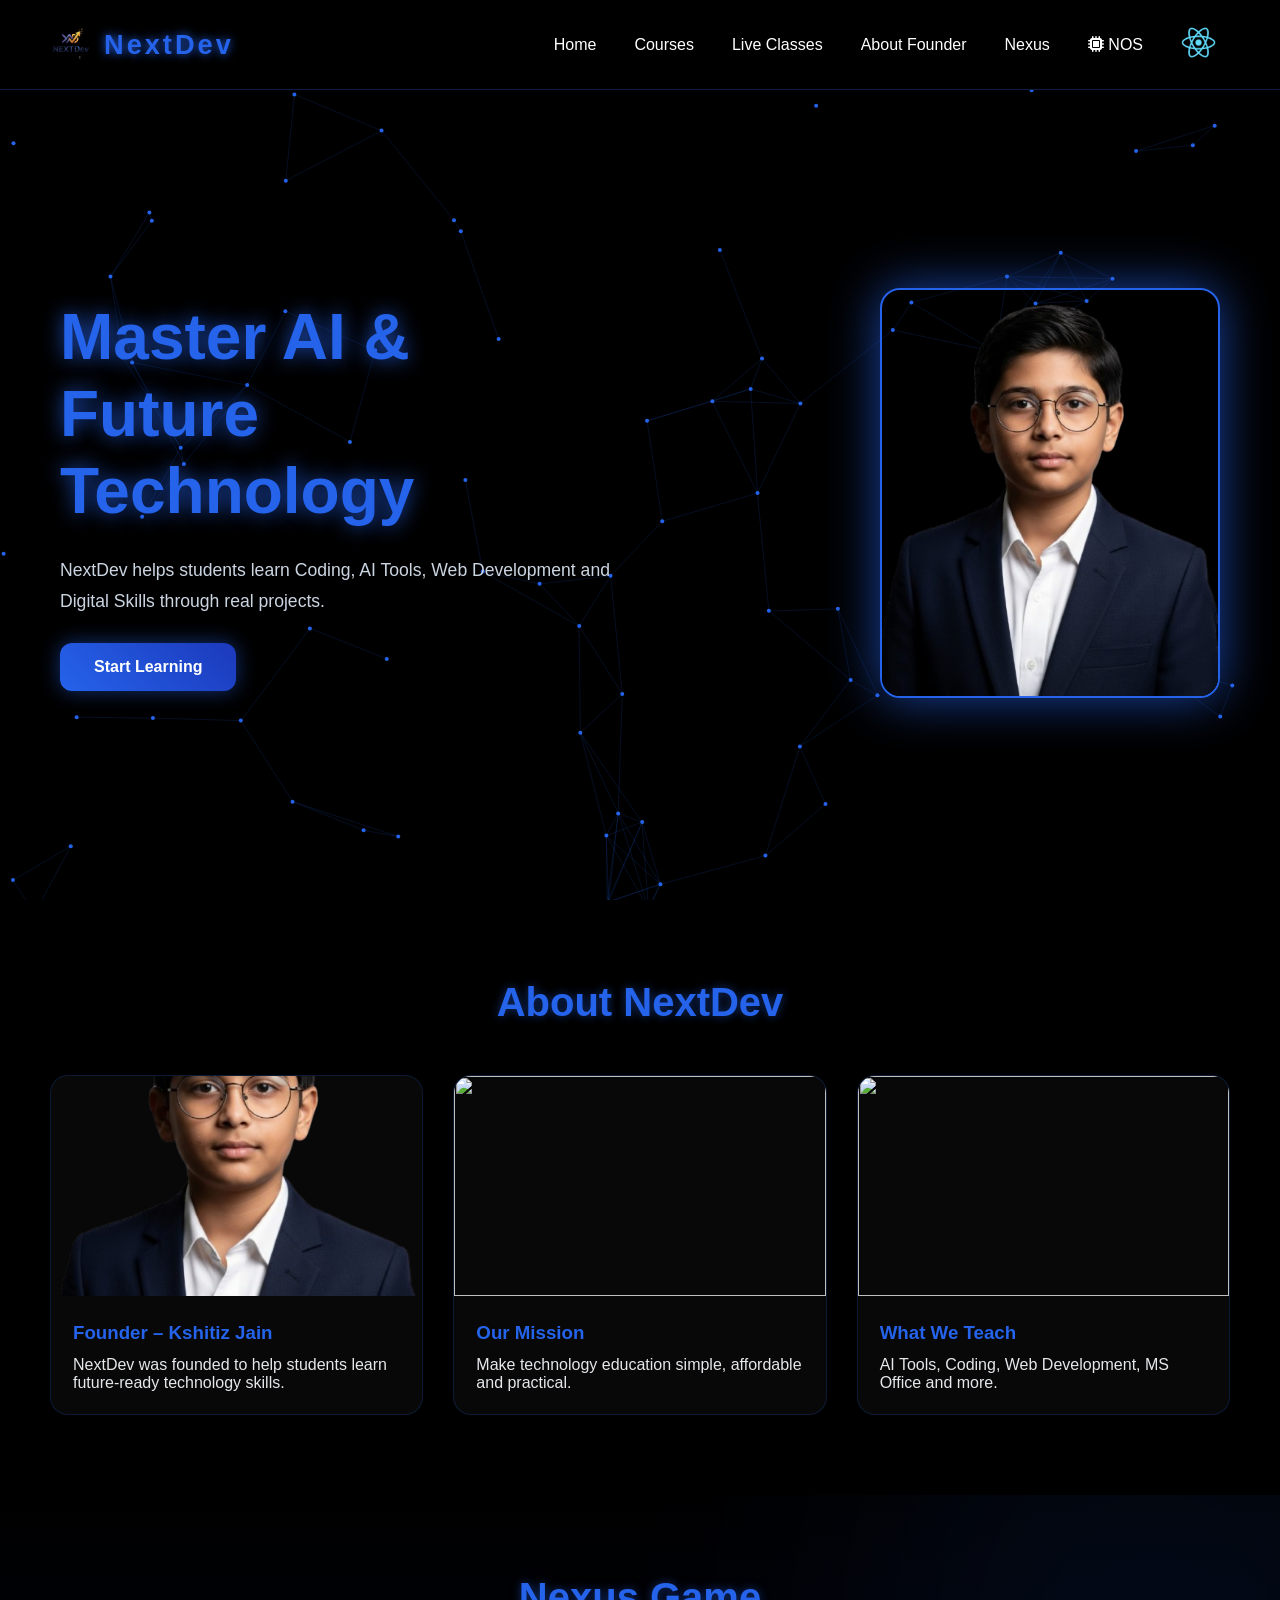
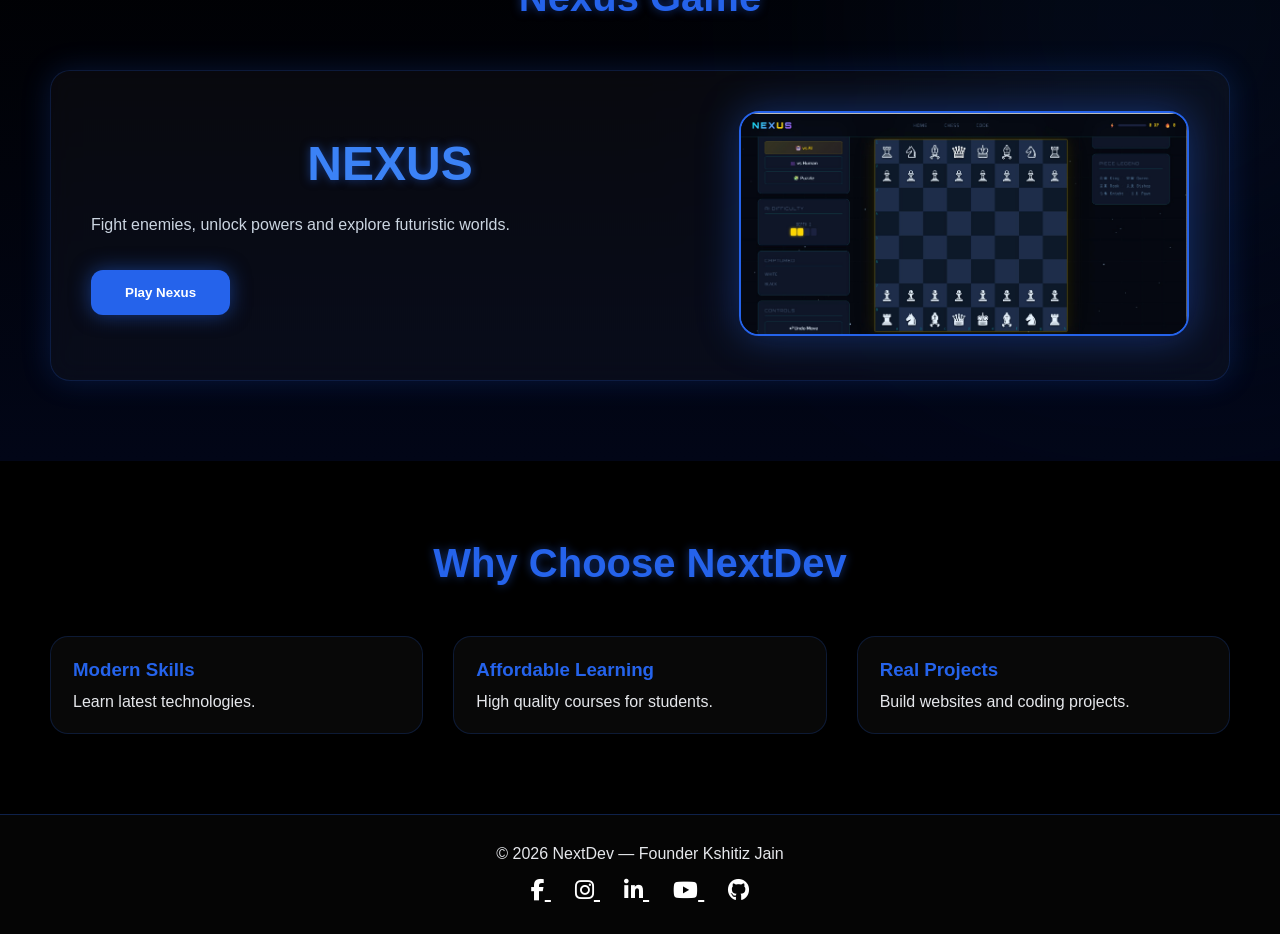
==== commit 97d4f5a0: "Fix HTML encoding issues in index.html" ====
--- a/index.html
+++ b/index.html
@@ -212,9 +212,9 @@
 
 }
 
-/* NOS BUTTON */
-
-.nos-nav{
+/* ULTRON BUTTON */
+
+.ultron-nav{
 
 background:
 linear-gradient(
@@ -233,7 +233,7 @@
 
 }
 
-.nos-nav:hover{
+.ultron-nav:hover{
 
 transform:
 translateY(-4px)
@@ -246,7 +246,6 @@
 color:white;
 
 }
-
 /* HERO */
 
 .hero{
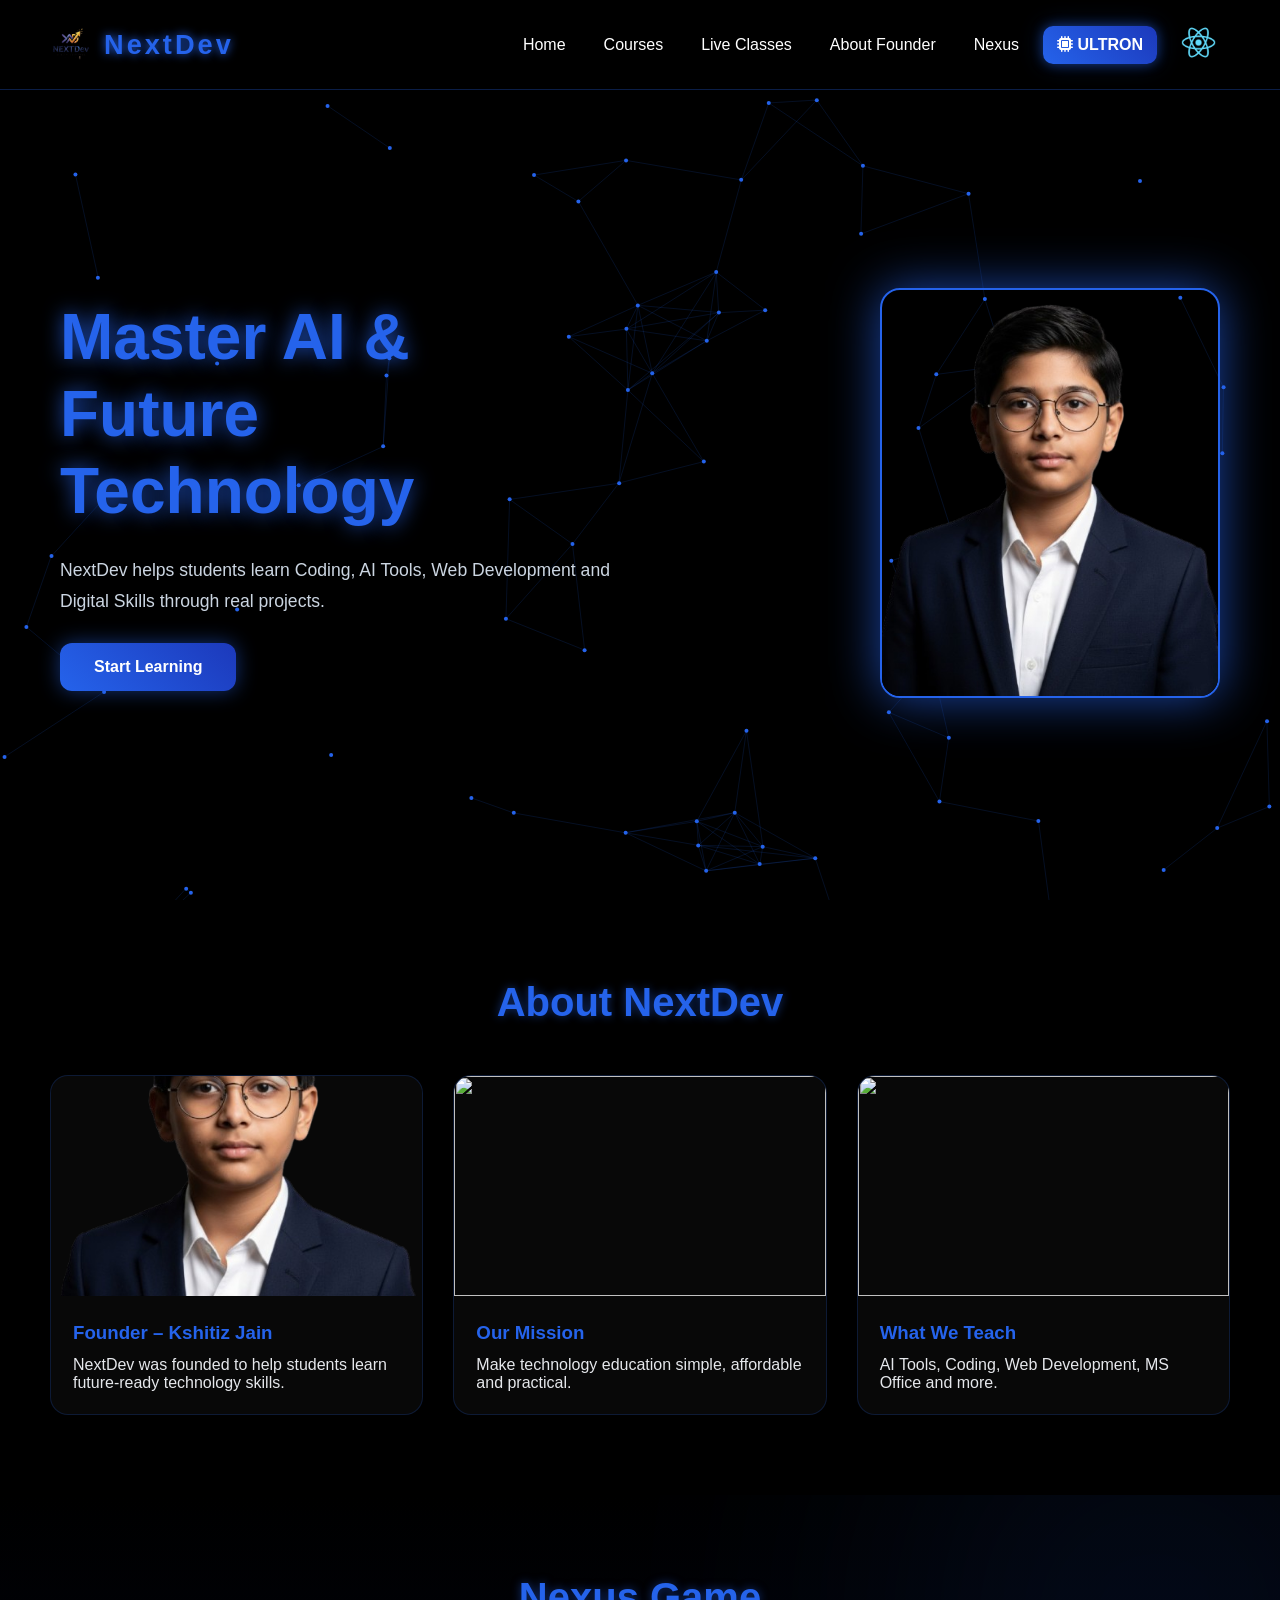
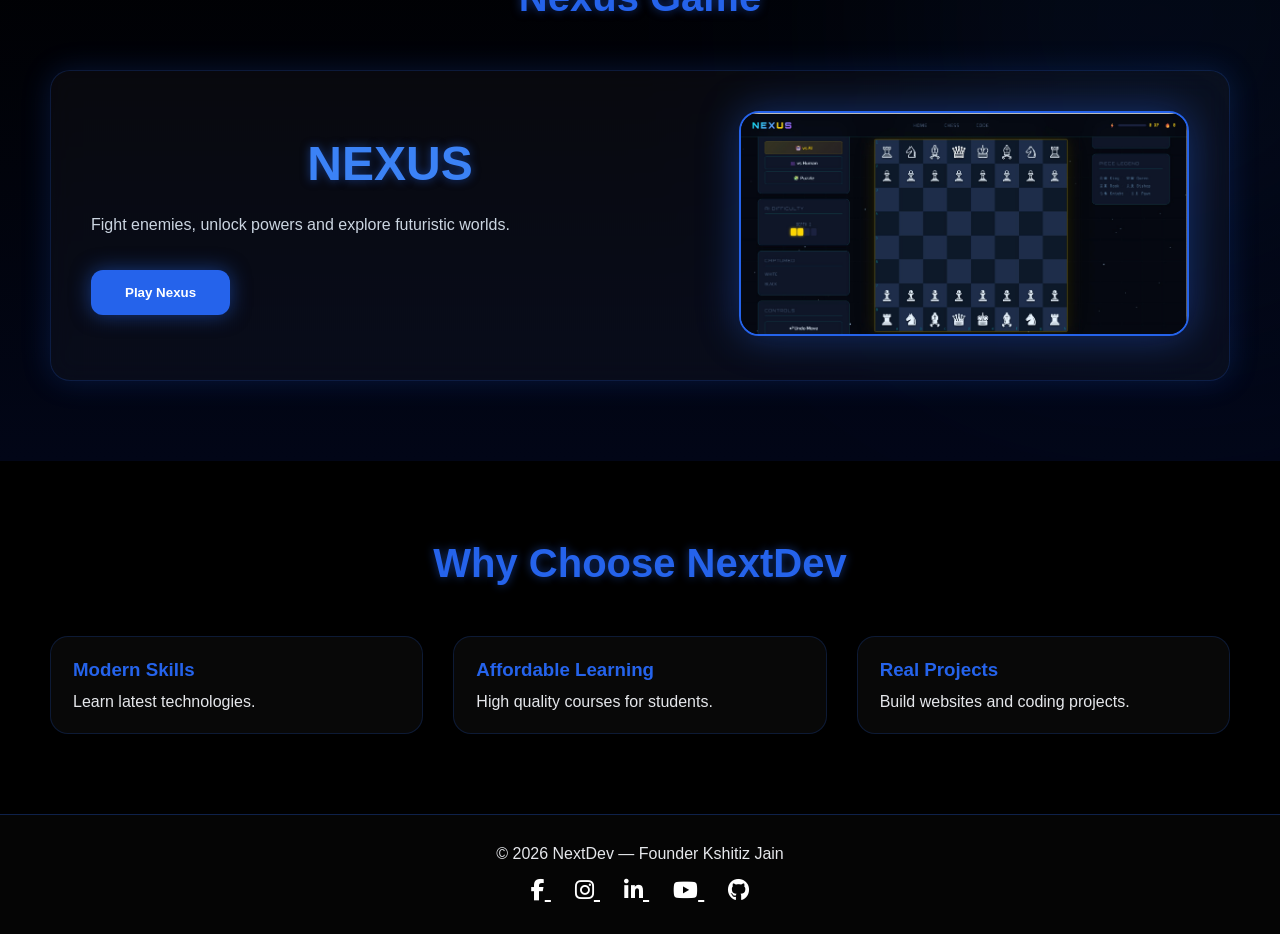
==== commit 99c9282b: "Update index.html" ====
--- a/index.html
+++ b/index.html
@@ -788,17 +788,13 @@
 Nexus
 </a>
 
-<!-- NOS BUTTON -->
-
-<a href="NOS.html"
-class="nos-nav">
+<a href="NOS.html" class="ultron-nav">
 
 <i class="fas fa-microchip"></i>
 
-NOS
+ULTRON
 
 </a>
-
 <!-- ADMIN -->
 
 <a href="admin.html">
